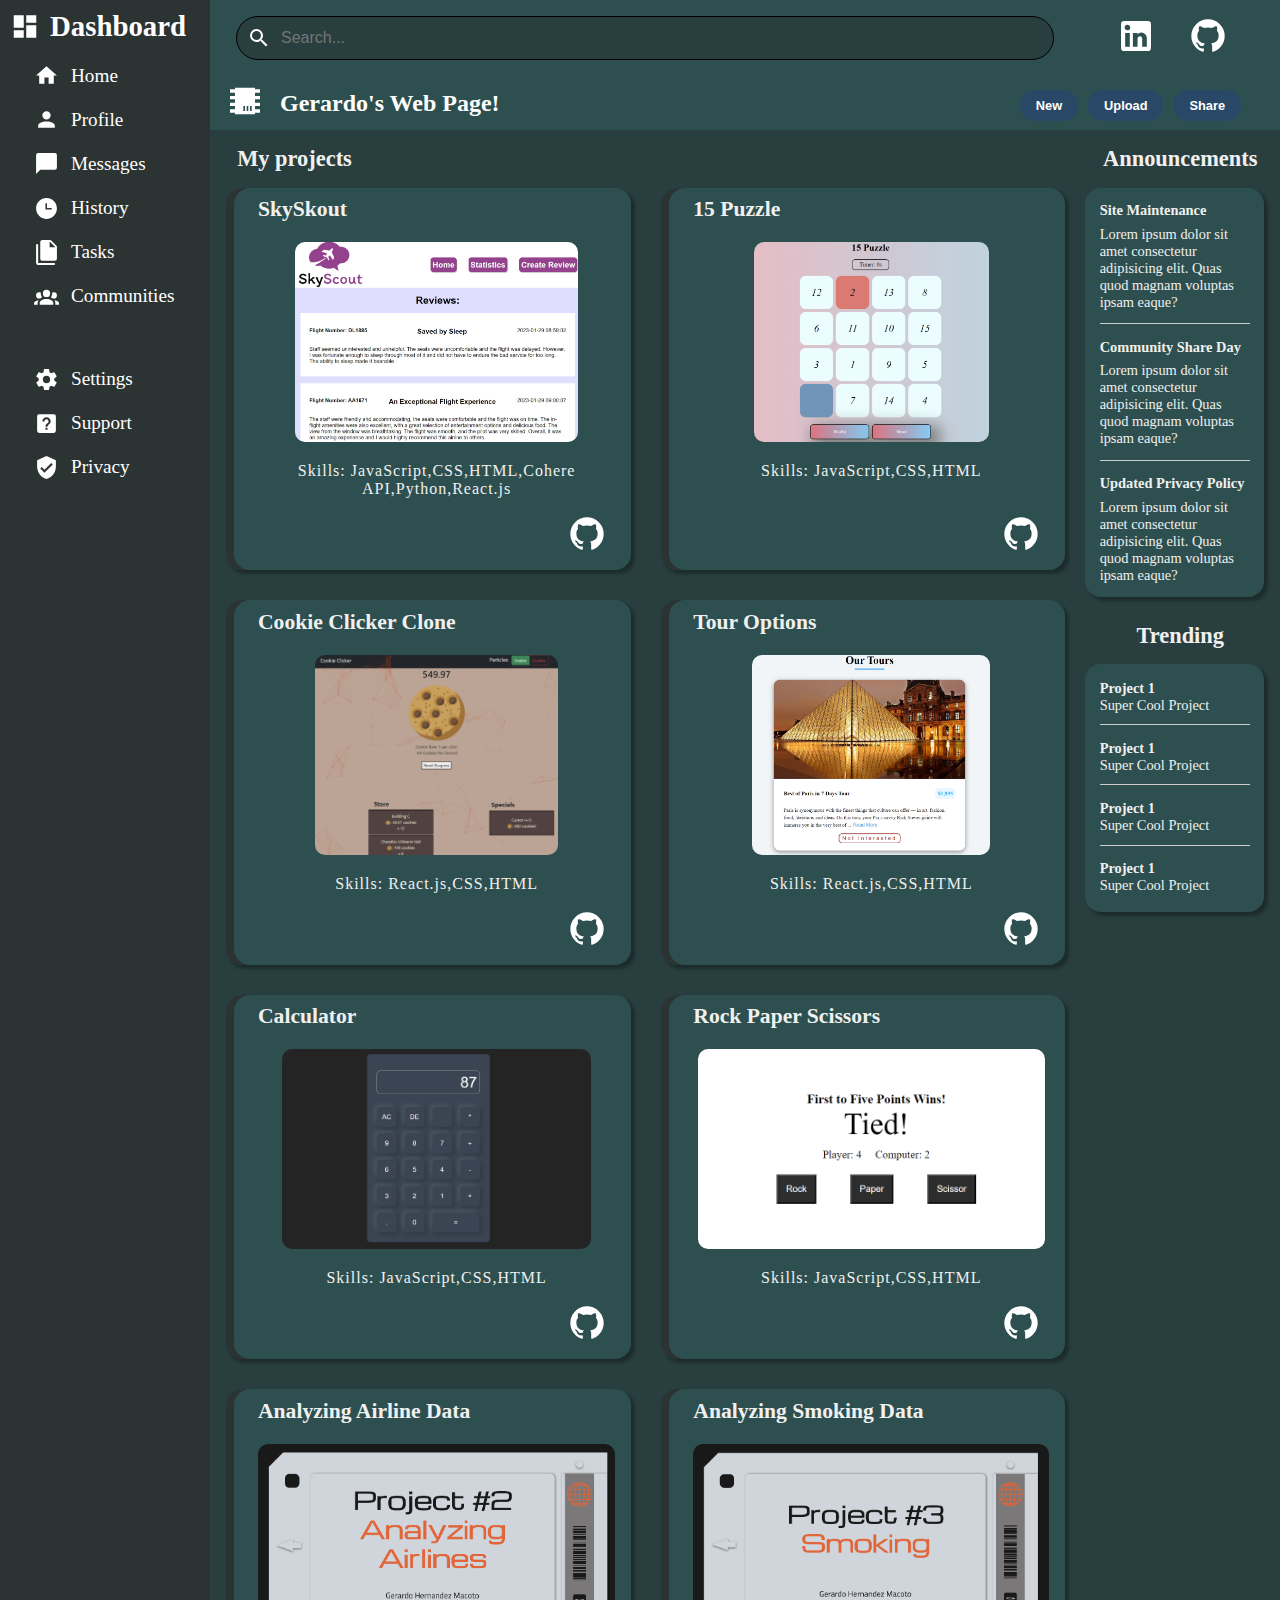
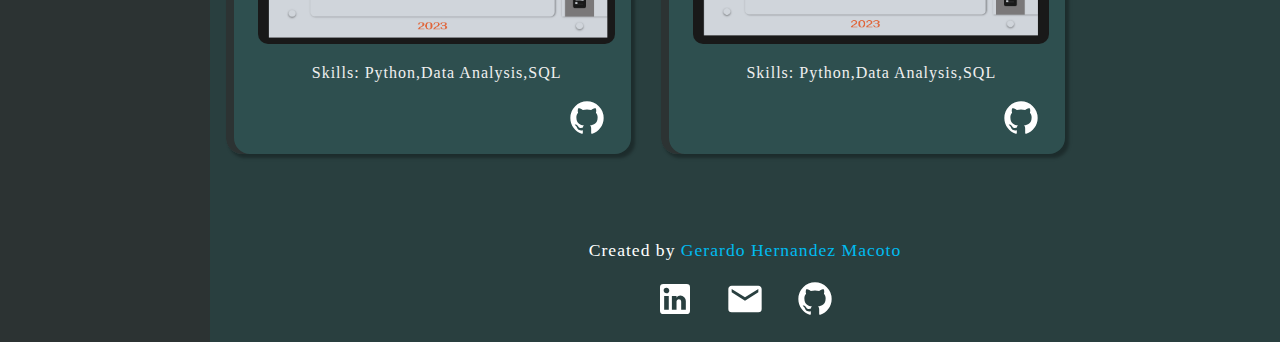
==== index.html @ 26e57c1e "new project items, fixed layout when minimized" ====
<!DOCTYPE html>
<html lang="en">

<head>
    <meta charset="UTF-8" />
    <meta name="viewport" content="width=device-width, initial-scale=1.0" />
    <title>GHM Web Page</title>
    <link rel="stylesheet" href="style.css" />
</head>

<body>
    <div class="container">
        <!-- grid-item -->
        <aside class="navbar">
            <div class="title" id="logo-container">
                <!-- bx-burst -->
                <!-- <i class='bx bx-menu'></i> -->
                <!-- <img id="dashboard-logo" class="svg-image" src="./images/view-dashboard.svg" alt="" /> -->
                <svg xmlns="http://www.w3.org/2000/svg" class="svg-image" viewBox="0 0 24 24">
                    <path d="M13,3V9H21V3M13,21H21V11H13M3,21H11V15H3M3,13H11V3H3V13Z" />
                </svg>

                <h2>Dashboard</h2>
            </div>
            <div class="main-links">
                <ul class="box1">
                    <li class="content-links">
                        <a href="#">
                            <!-- <img class="svg-image" src="./images/home.svg" alt="" /> -->
                            <svg xmlns="http://www.w3.org/2000/svg" class="svg-image" viewBox="0 0 24 24"
                                class="svg-img">
                                <path d="M10,20V14H14V20H19V12H22L12,3L2,12H5V20H10Z" />
                            </svg>
                            <span class="text">Home</span>
                        </a>
                    </li>
                    <li class="content-links">
                        <a href="#">
                            <!-- <img class="svg-image" src="./images/account.svg" alt="" /> -->
                            <svg xmlns="http://www.w3.org/2000/svg" class="svg-image" viewBox="0 0 24 24">
                                <path
                                    d="M12,4A4,4 0 0,1 16,8A4,4 0 0,1 12,12A4,4 0 0,1 8,8A4,4 0 0,1 12,4M12,14C16.42,14 20,15.79 20,18V20H4V18C4,15.79 7.58,14 12,14Z" />
                            </svg>
                            <span class="text">Profile</span>
                        </a>
                    </li>
                    <li class="content-links">
                        <a href="#">
                            <!-- <img class="svg-image" src="./images/message.svg" alt="" /> -->
                            <svg xmlns="http://www.w3.org/2000/svg" class="svg-image" viewBox="0 0 24 24">
                                <path d="M20,2H4A2,2 0 0,0 2,4V22L6,18H20A2,2 0 0,0 22,16V4C22,2.89 21.1,2 20,2Z" />
                            </svg>
                            <span class="text">Messages</span>
                        </a>
                    </li>
                    <li class="content-links">
                        <a href="#">
                            <!-- <img class="svg-image" src="./images/clock-time-three.svg" alt="" /> -->
                            <svg xmlns="http://www.w3.org/2000/svg" class="svg-image" viewBox="0 0 24 24">
                                <path
                                    d="M12 2C6.5 2 2 6.5 2 12C2 17.5 6.5 22 12 22C17.5 22 22 17.5 22 12S17.5 2 12 2M17 13H11V7H12.5V11.5H17V13Z" />
                            </svg>
                            <span class="text">History</span>
                        </a>
                    </li>
                    <li class="content-links">
                        <a href="#">
                            <!-- <img class="svg-image" src="./images/file-multiple.svg" alt="" /> -->
                            <svg xmlns="http://www.w3.org/2000/svg" class="svg-image" viewBox="0 0 24 24">
                                <path
                                    d="M15,7H20.5L15,1.5V7M8,0H16L22,6V18A2,2 0 0,1 20,20H8C6.89,20 6,19.1 6,18V2A2,2 0 0,1 8,0M4,4V22H20V24H4A2,2 0 0,1 2,22V4H4Z" />
                            </svg>
                            <span class="text">Tasks</span>
                        </a>
                    </li>
                    <li class="content-links">
                        <a href="#">
                            <!-- <img class="svg-image" src="./images/account-group.svg" alt="" /> -->
                            <svg xmlns="http://www.w3.org/2000/svg" class="svg-image" viewBox="0 0 24 24 ">
                                <path
                                    d="M12,5.5A3.5,3.5 0 0,1 15.5,9A3.5,3.5 0 0,1 12,12.5A3.5,3.5 0 0,1 8.5,9A3.5,3.5 0 0,1 12,5.5M5,8C5.56,8 6.08,8.15 6.53,8.42C6.38,9.85 6.8,11.27 7.66,12.38C7.16,13.34 6.16,14 5,14A3,3 0 0,1 2,11A3,3 0 0,1 5,8M19,8A3,3 0 0,1 22,11A3,3 0 0,1 19,14C17.84,14 16.84,13.34 16.34,12.38C17.2,11.27 17.62,9.85 17.47,8.42C17.92,8.15 18.44,8 19,8M5.5,18.25C5.5,16.18 8.41,14.5 12,14.5C15.59,14.5 18.5,16.18 18.5,18.25V20H5.5V18.25M0,20V18.5C0,17.11 1.89,15.94 4.45,15.6C3.86,16.28 3.5,17.22 3.5,18.25V20H0M24,20H20.5V18.25C20.5,17.22 20.14,16.28 19.55,15.6C22.11,15.94 24,17.11 24,18.5V20Z" />
                            </svg>
                            <span class="text">Communities</span>
                        </a>
                    </li>
                    <!-- <li class="support"><a href="#"><img class="side-img" src="./images/cog.svg" alt=""> Settings</a>
                    </li>
                    <li class="support"><a href="#"><img class="side-img" src="./images/icons8-support-50.png" alt="">
                            Support</a></li>
                    <li class="support"><a href="#"><img class="side-img" src="./images/shield-check.svg"> Privacy</a>
                    </li> -->
                </ul>
            </div>
            <div class="support-links">
                <ul>
                    <li class="support">
                        <a href="#">
                            <!-- <img class="svg-image" src="./images/cog.svg" alt="" /> -->
                            <svg xmlns="http://www.w3.org/2000/svg" class="svg-image" viewBox="0 0 24 24">
                                <path
                                    d="M12,15.5A3.5,3.5 0 0,1 8.5,12A3.5,3.5 0 0,1 12,8.5A3.5,3.5 0 0,1 15.5,12A3.5,3.5 0 0,1 12,15.5M19.43,12.97C19.47,12.65 19.5,12.33 19.5,12C19.5,11.67 19.47,11.34 19.43,11L21.54,9.37C21.73,9.22 21.78,8.95 21.66,8.73L19.66,5.27C19.54,5.05 19.27,4.96 19.05,5.05L16.56,6.05C16.04,5.66 15.5,5.32 14.87,5.07L14.5,2.42C14.46,2.18 14.25,2 14,2H10C9.75,2 9.54,2.18 9.5,2.42L9.13,5.07C8.5,5.32 7.96,5.66 7.44,6.05L4.95,5.05C4.73,4.96 4.46,5.05 4.34,5.27L2.34,8.73C2.21,8.95 2.27,9.22 2.46,9.37L4.57,11C4.53,11.34 4.5,11.67 4.5,12C4.5,12.33 4.53,12.65 4.57,12.97L2.46,14.63C2.27,14.78 2.21,15.05 2.34,15.27L4.34,18.73C4.46,18.95 4.73,19.03 4.95,18.95L7.44,17.94C7.96,18.34 8.5,18.68 9.13,18.93L9.5,21.58C9.54,21.82 9.75,22 10,22H14C14.25,22 14.46,21.82 14.5,21.58L14.87,18.93C15.5,18.67 16.04,18.34 16.56,17.94L19.05,18.95C19.27,19.03 19.54,18.95 19.66,18.73L21.66,15.27C21.78,15.05 21.73,14.78 21.54,14.63L19.43,12.97Z" />
                            </svg>
                            <span class="text">Settings</span>
                        </a>
                    </li>
                    <li class="support">
                        <a href="#">
                            <!-- <img class="svg-image" src="./images/icons8-support-50.png" alt="" /> -->
                            <svg xmlns="http://www.w3.org/2000/svg" class="svg-image" viewBox="0 0 24 24">
                                <path
                                    d="M11,18H13V16H11V18M12,6A4,4 0 0,0 8,10H10A2,2 0 0,1 12,8A2,2 0 0,1 14,10C14,12 11,11.75 11,15H13C13,12.75 16,12.5 16,10A4,4 0 0,0 12,6M5,3H19A2,2 0 0,1 21,5V19A2,2 0 0,1 19,21H5A2,2 0 0,1 3,19V5A2,2 0 0,1 5,3Z" />
                            </svg>
                            <span class="text"> Support </span>
                        </a>
                    </li>
                    <li class="support">
                        <a href="#">
                            <!-- <img class="svg-image" src="./images/shield-check.svg" /> -->
                            <svg xmlns="http://www.w3.org/2000/svg" class="svg-image" viewBox="0 0 24 24">
                                <path
                                    d="M10,17L6,13L7.41,11.59L10,14.17L16.59,7.58L18,9M12,1L3,5V11C3,16.55 6.84,21.74 12,23C17.16,21.74 21,16.55 21,11V5L12,1Z" />
                            </svg>
                            <span class="text">Privacy</span>
                        </a>
                    </li>
                </ul>
            </div>
        </aside>
        <!-- grid-item -->
        <header class="header-container ">
            <div class="bar-container">
                <!-- search bar -->
                <form class="search-form">
                    <label for="search" class="icon-search">

                        <svg xmlns="http://www.w3.org/2000/svg" class="svg-image" viewBox="0 0 24 24">
                            <path
                                d="M9.5,3A6.5,6.5 0 0,1 16,9.5C16,11.11 15.41,12.59 14.44,13.73L14.71,14H15.5L20.5,19L19,20.5L14,15.5V14.71L13.73,14.44C12.59,15.41 11.11,16 9.5,16A6.5,6.5 0 0,1 3,9.5A6.5,6.5 0 0,1 9.5,3M9.5,5C7,5 5,7 5,9.5C5,12 7,14 9.5,14C12,14 14,12 14,9.5C14,7 12,5 9.5,5Z" />
                        </svg>
                    </label>
                    <input list="categories" type="search" name="search" id="search" class="search-bar"
                        placeholder="Search..." />
                    <datalist id="categories">
                        <option value="Home">Home</option>
                        <option value="Profile">Profile</option>
                        <option value="Messages">Messages</option>
                        <option value="History">History</option>
                        <option value="Tasks">Tasks</option>
                        <option value="Communities">Communities</option>
                        <option value="Settings">Settings</option>
                        <option value="Support">Support</option>
                        <option value="Privacy">Privacy</option>
                    </datalist>
                </form>
            </div>

            <div class="right-side-header">
                <!-- bell icon -->
                <div>

                    <a href="https://www.linkedin.com/in/gerardo-hernandez-macoto-129364176/" target="_blank"
                        rel="noopener noreferrer">
                        <svg class="svg-image icon-bell" xmlns="http://www.w3.org/2000/svg" viewBox="0 0 24 24">
                            <path
                                d="M19 3A2 2 0 0 1 21 5V19A2 2 0 0 1 19 21H5A2 2 0 0 1 3 19V5A2 2 0 0 1 5 3H19M18.5 18.5V13.2A3.26 3.26 0 0 0 15.24 9.94C14.39 9.94 13.4 10.46 12.92 11.24V10.13H10.13V18.5H12.92V13.57C12.92 12.8 13.54 12.17 14.31 12.17A1.4 1.4 0 0 1 15.71 13.57V18.5H18.5M6.88 8.56A1.68 1.68 0 0 0 8.56 6.88C8.56 5.95 7.81 5.19 6.88 5.19A1.69 1.69 0 0 0 5.19 6.88C5.19 7.81 5.95 8.56 6.88 8.56M8.27 18.5V10.13H5.5V18.5H8.27Z" />
                        </svg>
                    </a>
                </div>
                <!-- pfp -->

                <div>
                    <a href="https://github.com/gerardoh085" target="_blank" rel="noopener noreferrer">
                        <svg class="svg-image icon-bell" xmlns="http://www.w3.org/2000/svg" viewBox="0 0 24 24">
                            <path
                                d="M12,2A10,10 0 0,0 2,12C2,16.42 4.87,20.17 8.84,21.5C9.34,21.58 9.5,21.27 9.5,21C9.5,20.77 9.5,20.14 9.5,19.31C6.73,19.91 6.14,17.97 6.14,17.97C5.68,16.81 5.03,16.5 5.03,16.5C4.12,15.88 5.1,15.9 5.1,15.9C6.1,15.97 6.63,16.93 6.63,16.93C7.5,18.45 8.97,18 9.54,17.76C9.63,17.11 9.89,16.67 10.17,16.42C7.95,16.17 5.62,15.31 5.62,11.5C5.62,10.39 6,9.5 6.65,8.79C6.55,8.54 6.2,7.5 6.75,6.15C6.75,6.15 7.59,5.88 9.5,7.17C10.29,6.95 11.15,6.84 12,6.84C12.85,6.84 13.71,6.95 14.5,7.17C16.41,5.88 17.25,6.15 17.25,6.15C17.8,7.5 17.45,8.54 17.35,8.79C18,9.5 18.38,10.39 18.38,11.5C18.38,15.32 16.04,16.16 13.81,16.41C14.17,16.72 14.5,17.33 14.5,18.26C14.5,19.6 14.5,20.68 14.5,21C14.5,21.27 14.66,21.59 15.17,21.5C19.14,20.16 22,16.42 22,12A10,10 0 0,0 12,2Z" />
                        </svg>
                    </a>
                </div>
            </div>
        </header>
        <div class="user-container ">
            <!-- pfp -->
            <div class="user-header">

                <svg class="svg-image icon-bell" xmlns="http://www.w3.org/2000/svg" viewBox="0 0 24 24">
                    <path
                        d="M6,4H18V5H21V7H18V9H21V11H18V13H21V15H18V17H21V19H18V20H6V19H3V17H6V15H3V13H6V11H3V9H6V7H3V5H6V4M11,15V18H12V15H11M13,15V18H14V15H13M15,15V18H16V15H15Z" />
                </svg>
            </div>
            <div class="user">

                <div class="username">Gerardo's Web Page!</div>
            </div>
            <div class="btn-list">
                <button class="btn">New</button>
                <button class="btn">Upload</button>
                <button class="btn">Share</button>
            </div>
        </div>
        <!-- grid-item -->
        <div class="main-content ">

            <div class="project-container">
                <div>
                    <h3>My projects</h3>
                </div>
                <div class="project-boxes">
                    <!-- <div class="project-items">
                        <h4>Super Cool Project</h4>
                        <div class="image-container">
                            <div class="display-image">
                                <img class="project-images" src="./images/pexels-asim-alnamat-362993.jpg" alt="">
                            </div>

                            <p>
                                Lorem, ipsum dolor sit amet consectetur adipisicing elit.
                                Quibusdam earum recusandae quam sit, praesentium molestias
                                laudantium laboriosam molestiae odit inventore reprehenderit
                                maiores architecto eaque magni, iusto error beatae sint nulla!
                            </p>
                            <div class="github-link">
                                <a href="https://github.com/gerardoh085" target="_blank" rel="noopener noreferrer">
                                    <svg class="svg-image icon-bell" xmlns="http://www.w3.org/2000/svg"
                                        viewBox="0 0 24 24">
                                        <path
                                            d="M12,2A10,10 0 0,0 2,12C2,16.42 4.87,20.17 8.84,21.5C9.34,21.58 9.5,21.27 9.5,21C9.5,20.77 9.5,20.14 9.5,19.31C6.73,19.91 6.14,17.97 6.14,17.97C5.68,16.81 5.03,16.5 5.03,16.5C4.12,15.88 5.1,15.9 5.1,15.9C6.1,15.97 6.63,16.93 6.63,16.93C7.5,18.45 8.97,18 9.54,17.76C9.63,17.11 9.89,16.67 10.17,16.42C7.95,16.17 5.62,15.31 5.62,11.5C5.62,10.39 6,9.5 6.65,8.79C6.55,8.54 6.2,7.5 6.75,6.15C6.75,6.15 7.59,5.88 9.5,7.17C10.29,6.95 11.15,6.84 12,6.84C12.85,6.84 13.71,6.95 14.5,7.17C16.41,5.88 17.25,6.15 17.25,6.15C17.8,7.5 17.45,8.54 17.35,8.79C18,9.5 18.38,10.39 18.38,11.5C18.38,15.32 16.04,16.16 13.81,16.41C14.17,16.72 14.5,17.33 14.5,18.26C14.5,19.6 14.5,20.68 14.5,21C14.5,21.27 14.66,21.59 15.17,21.5C19.14,20.16 22,16.42 22,12A10,10 0 0,0 12,2Z" />
                                    </svg>
                                </a>
                            </div>
                        </div>
                    </div> -->

                </div>
            </div>
            <!-- side content -->

            <div class="updates">
                <!-- container -->
                <div class="update-container">

                    <div>
                        <h3>Announcements</h3>
                    </div>
                    <!-- boxes -->
                    <div class="announcements-boxes">

                        <div class="update-items">
                            <h4>Site Maintenance</h4>
                            <p>
                                Lorem ipsum dolor sit amet consectetur adipisicing elit. Quas
                                quod magnam voluptas ipsam eaque?
                            </p>
                        </div>
                        <div class="update-items">
                            <h4>Community Share Day</h4>
                            <p>
                                Lorem ipsum dolor sit amet consectetur adipisicing elit. Quas
                                quod magnam voluptas ipsam eaque?
                            </p>
                        </div>
                        <div class="update-items">
                            <h4>Updated Privacy Policy</h4>
                            <p>
                                Lorem ipsum dolor sit amet consectetur adipisicing elit. Quas
                                quod magnam voluptas ipsam eaque?
                            </p>
                        </div>
                    </div>
                </div>
                <div class="trending-container">
                    <div>
                        <h3>Trending</h3>
                    </div>
                    <div class="trending-boxes">
                        <div class="trending-items">
                            <div>
                                <h4>Project 1</h4>

                                <!-- <img src="./images/diego-ph-fIq0tET6llw-unsplash.jpg" style="
                                    object-fit: cover;
                                    border-radius: 50%;
                                    width: 25px;
                                    height: 25px;
                                " alt="" /> -->
                            </div>

                            <p>Super Cool Project</p>
                        </div>
                        <div class="trending-items">
                            <div>
                                <h4>Project 1</h4>
                            </div>

                            <p>Super Cool Project</p>
                        </div>
                        <div class="trending-items">
                            <div>
                                <h4>Project 1</h4>
                            </div>

                            <p>Super Cool Project</p>
                        </div>
                        <div class="trending-items">
                            <div>
                                <h4>Project 1</h4>
                            </div>

                            <p>Super Cool Project</p>
                        </div>
                    </div>
                </div>
            </div>

        </div>
        <div class="footer">

            <!-- <div class="info"> -->
            <div id="arthor">
                Created by <a href="#">Gerardo Hernandez Macoto</a>
            </div>
            <div class="networks">
                <ul>
                    <li>
                        <svg class="svg-image icon-bell" xmlns="http://www.w3.org/2000/svg" viewBox="0 0 24 24">
                            <path
                                d="M19 3A2 2 0 0 1 21 5V19A2 2 0 0 1 19 21H5A2 2 0 0 1 3 19V5A2 2 0 0 1 5 3H19M18.5 18.5V13.2A3.26 3.26 0 0 0 15.24 9.94C14.39 9.94 13.4 10.46 12.92 11.24V10.13H10.13V18.5H12.92V13.57C12.92 12.8 13.54 12.17 14.31 12.17A1.4 1.4 0 0 1 15.71 13.57V18.5H18.5M6.88 8.56A1.68 1.68 0 0 0 8.56 6.88C8.56 5.95 7.81 5.19 6.88 5.19A1.69 1.69 0 0 0 5.19 6.88C5.19 7.81 5.95 8.56 6.88 8.56M8.27 18.5V10.13H5.5V18.5H8.27Z" />
                        </svg>
                    </li>
                    <li>
                        <svg class="svg-image icon-bell" xmlns="http://www.w3.org/2000/svg" viewBox="0 0 24 24">
                            <path
                                d="M20,8L12,13L4,8V6L12,11L20,6M20,4H4C2.89,4 2,4.89 2,6V18A2,2 0 0,0 4,20H20A2,2 0 0,0 22,18V6C22,4.89 21.1,4 20,4Z" />
                        </svg>
                    </li>
                    <li>
                        <svg class="svg-image icon-bell" xmlns="http://www.w3.org/2000/svg" viewBox="0 0 24 24">
                            <path
                                d="M12,2A10,10 0 0,0 2,12C2,16.42 4.87,20.17 8.84,21.5C9.34,21.58 9.5,21.27 9.5,21C9.5,20.77 9.5,20.14 9.5,19.31C6.73,19.91 6.14,17.97 6.14,17.97C5.68,16.81 5.03,16.5 5.03,16.5C4.12,15.88 5.1,15.9 5.1,15.9C6.1,15.97 6.63,16.93 6.63,16.93C7.5,18.45 8.97,18 9.54,17.76C9.63,17.11 9.89,16.67 10.17,16.42C7.95,16.17 5.62,15.31 5.62,11.5C5.62,10.39 6,9.5 6.65,8.79C6.55,8.54 6.2,7.5 6.75,6.15C6.75,6.15 7.59,5.88 9.5,7.17C10.29,6.95 11.15,6.84 12,6.84C12.85,6.84 13.71,6.95 14.5,7.17C16.41,5.88 17.25,6.15 17.25,6.15C17.8,7.5 17.45,8.54 17.35,8.79C18,9.5 18.38,10.39 18.38,11.5C18.38,15.32 16.04,16.16 13.81,16.41C14.17,16.72 14.5,17.33 14.5,18.26C14.5,19.6 14.5,20.68 14.5,21C14.5,21.27 14.66,21.59 15.17,21.5C19.14,20.16 22,16.42 22,12A10,10 0 0,0 12,2Z" />
                        </svg>
                    </li>
                </ul>
            </div>
            <!-- </div> -->

        </div>

    </div>

    <script>

        /*for minimizing the dashboard menu:*/
        var btn = document.getElementById("logo-container");
        var sidebar = document.querySelector(".navbar");
        btn.addEventListener("click", () => {
            sidebar.classList.toggle("active");
        });

        /*for a responsive navbar/dashboard when minimizing browser:*/
        window.addEventListener("resize", () => {
            if (window.innerWidth <= 800) {
                sidebar.classList.add("active");
            } else {
                sidebar.classList.remove("active");
            }
        });

        var searchBar = document.getElementById("search");
        var searchSVG = document.querySelector(".icon-search");

        searchSVG.addEventListener("click", (events) => {
            events.preventDefault();
            var searchText = searchBar.value.trim();
            var url = "index.html";
            if (searchText) {
                url += "?search=" + encodeURIComponent(searchText);
            }
            window.location.href = url;



        });

    </script>
    <script src="./Display-Projects.js" type="module"></script>
</body>

</html>
---- style.css ----
:root{
    --light-blue: #84C3D9;
    --nav-color: #2C3333;
    --light-green: #293F3F;

    --filled-green: #2E4F4F;

    --filled-white: #fff;

}

*{
    margin: 0;
    padding: 0;
    box-sizing: border-box;
}

.container{
    min-height: 100vh;
    min-height: 100dvh;

    /* 4 grid items */

    display: grid;
    grid-template-columns: auto 2fr;
    /* grid-template-rows: repeat(5,1fr); */
    grid-template-rows: min-content min-content 1fr ;
    
}



.navbar{
    min-height: 100vh;
    min-height: 100dvh;
    
    grid-column: span 1;
    grid-row: span 4;
    transition: width 0.3s ease-in-out;
    -webkit-transition: width 0.3s ease-in-out;
    -moz-transition: width 0.3s ease-in-out;
    -ms-transition: width 0.3s ease-in-out;
    -o-transition: width 0.3s ease-in-out;
    /* background-color: #294867; */
    background-color: var(--nav-color);
    /* color: #EDEFF2; */
}






.header-container,
.user-container,
.main-content {
    grid-column: 2/2;
}



/* navbar container section: */

.navbar{
    display: flex;
    flex-direction: column;
    padding: 10px;
    font-size: 1.2rem;
    width: 210px;
}

.navbar .title{
    display:flex;
    /*flex-wrap: nowrap;
    */margin-bottom: 20px;
    transition: all 0.5s ease;
    -webkit-transition: all 0.5s ease;
    -moz-transition: all 0.5s ease;
    -ms-transition: all 0.5s ease;
    -o-transition: all 0.5s ease;
}

.navbar .grid-item .active{
    grid-template-columns: auto;
}

.navbar .title svg, .navbar .title h2{
    cursor: pointer;
    margin-right: 10px;
    width: 30px;
}

.navbar.active .title svg{
    margin-right: 0px;
}

.navbar .main-links a, .navbar .support-links .support a{
    display: block;
    width: 100%;
    padding: 0 0 0.5em 1.25em;
}
.navbar .main-links li, .navbar .support-links li.support{
    display: flex;
    margin-bottom: 0.5em;
    align-items: center;
    list-style: none;
}


.navbar .support-links .support{
    margin-bottom: 15px;
}

.navbar .main-links svg,.navbar .support-links li.support svg{
    /* align-items: center; */
    width: 25px;
    margin-right: 12px;
}

.navbar.active .main-links svg,.navbar.active .support-links li.support svg{
    margin-right: 0px;
}

.support-links{
    margin-top: 2em;
}

.content-links, .support{
    font-size: 1.2rem;
}
.navbar .content-links a,.navbar .support-links li.support a{
    display: flex;
    align-items: center;
}


.svg-image{
    fill: var(--filled-white);
}

.navbar .title,.content-links a, .support-links li.support a{
    text-decoration: none;
    color: white;
    /* color: #EDEFF2; */
    /* color: var(--light-gray) !important; */
    transition: all 0.1s linear;
    -webkit-transition: all 0.1s linear;
    -moz-transition: all 0.1s linear;
    -ms-transition: all 0.1s linear;
    -o-transition: all 0.1s linear;
}

.navbar .title:hover,.content-links a:hover, .support-links .support:hover a, 
.content-links svg:hover, .support-links li.support:hover svg, .navbar .title:hover, .icon-bell:hover{
    text-shadow: 2px 2px 4px #303030;
    filter: drop-shadow(2px 2px 4px rgba(255, 255, 255, 0.4));
    transform: scale(1.04);
    -webkit-transform: scale(1.04);
    -moz-transform: scale(1.04);
    -ms-transform: scale(1.04);
    -o-transform: scale(1.04);
    -webkit-filter: drop-shadow(2px 2px 4px rgba(255, 255, 255, 0.4));
}




.navbar.active{
    width: 60px;
}
.navbar.active .title h2{
    opacity: 0;
    display: none;
}
.navbar.active{
    display: flex;
    /* align-items: center; */
}
.navbar.active .text{
    display:none;
}
.navbar.active {
    display: flex;
    align-items: center;
}
.navbar.active .main-links svg, .navbar.active .support-links li.support svg{
    width: 1.5em;
    /* margin-left: -20px; */
}
.navbar.active .main-links a, .navbar.active .support-links .support a{
    padding: 0;
}



/* header container section: */
   

.header-container{

    display: flex;
    
    flex-wrap: wrap;
    
    
    background-color: var(--filled-green);
    
}

.bar-container{
    flex:0.97;
    display: flex;
    align-items: center;
    margin-right: 30px;
    border-radius: 25px;
    -webkit-border-radius: 25px;
    -moz-border-radius: 25px;
    -ms-border-radius: 25px;
    -o-border-radius: 25px;

}
.bar-container, .right-side-header{
    padding: 1em;
}

.search-form{
    
    border: 1px solid black;
    background-color: #293F3F;
    margin-left: 10px;
    padding: 5px 20px 5px 10px;
    border-radius: 25px;
    
    display: flex;
    align-items: center;
    flex: 1;
    
    -webkit-border-radius: 25px;
    -moz-border-radius: 25px;
    -ms-border-radius: 25px;
    -o-border-radius: 25px;
}
.icon-search{
    display: flex;
    width:1.5rem;

    cursor: pointer;
}

.search-bar{
    background-color: #293F3F;
    color: #fff;
    border: none;
    flex: 1;
    border-radius: 15px;
    font-size: 1em;
    height: 2em;
    
    padding: 2px 5px 2px 10px;
    -webkit-border-radius: 15px;
    -moz-border-radius: 15px;
    -ms-border-radius: 15px;
    -o-border-radius: 15px;
    -webkit-border-radius: 15px;
}

.search-bar:focus{
    outline: none ;
    border: 1px var(--light-blue) dotted !important;
}


.right-side-header{
    display: flex;
    align-items: center;
    
    gap:2rem;
    margin-right: 10px;
    color: white;
}
.right-side-header~div{
    display: flex;
    justify-content: space-evenly;
    align-items: center;
}

.icon-bell{
    width: 2.5rem;
    cursor: pointer;
    transform-origin:center;
    transition: transform 0.3s;
    -webkit-transition: transform 0.3s;
    -moz-transition: transform 0.3s;
    -ms-transition: transform 0.3s;
    -o-transition: transform 0.3s;
}

.icon-bell:hover{
    transform: rotate(360deg) scale(1.2);
    -webkit-transform: rotate(360deg) scale(1.2);
    -moz-transform: rotate(360deg) scale(1.2);
    -ms-transform: rotate(360deg) scale(1.2);
    -o-transform: rotate(360deg) scale(1.2);
    fill: #00bbf0;
}

.user-container{
    display: flex;
    flex-wrap: wrap;
    align-items: center;
    padding-bottom: 5px;
    padding-top: 5px;
    background-color: var(--filled-green);
    color: #fff;
}
.user-header{
    margin-right: 15px;
    margin-left: 15px;
}
.user{
    flex: 0.95;
}

.user .username{
    font-weight: 700;
    font-size: 1.5rem;
}

.btn-list{
    display: flex;
    flex-wrap: wrap;
    gap:10px;
}

.btn-list .btn{
    border: none;
    background-color: #294867;
    color: #ffffff;
    flex: 0 0 auto;
    margin-top: 5px;

    font-size: 0.8rem;
    font-weight: 600;
    
    padding: 8px 16px 8px 16px;
    border-radius: 15px;
    -webkit-border-radius: 15px;
    -moz-border-radius: 15px;
    -ms-border-radius: 15px;
    -o-border-radius: 15px;
    transition: background-color 0.8s ease;
    -webkit-transition: background-color 0.8s ease;
    -moz-transition: background-color 0.8s ease;
    -ms-transition: background-color 0.8s ease;
    -o-transition: background-color 0.8s ease;
    cursor: pointer;
}

.btn-list .btn:hover{
    background-color: #00bbf0;
    color: #fff;
}

.header-img{
    object-fit: cover;
    border-radius:50%;
    width:35px;
    height:35px;
    -webkit-border-radius:50%;
    -moz-border-radius:50%;
    -ms-border-radius:50%;
    -o-border-radius:50%;
}


/* main content */


.main-content{
    display: grid;
    grid-template-columns: 3fr 1fr;
    gap: 20px;
    background-color: var(--light-green);
    color: #f0f0f0;
    padding: 1em;

}



@media (max-width: 700px) {
    .header-container{
        /* display: flex;
        padding: 20px; */
        /* display: grid; */
        /* padding-left: 1em; */
        /* gap: 10px; */
        display: flex;
        justify-content: center;
        align-items: center;
    }
    .bar-container{
        /* display: flex; */
        /* justify-content: center;
        justify-content: center; */
        /* padding: 0.5em 0 1em 1em; */
        /* display: flex;
        justify-content: center;
        align-items: center; */
        
        /* flex-direction: column; */
        /* border: 3px dotted white; */
    }
    
    .right-side-header{
        padding-top: 10px;
        justify-content: center;
        align-items: center;
        flex-wrap: wrap;
    }

    .user-container{
        display: flex;
        flex-direction: column;
        justify-content: center;
        align-items: center;
        gap: 20px;
    }
    .user{
        display: flex;
        flex-direction: column;
        /* align-items: center; */
        text-align: center;
    }
    .btn-list{
        margin-bottom: 10px;
    }

}

.main-content :is(h3){
    padding-bottom: 0.7em;
    padding-left: 0.5em;
    font-size: 1.4rem;
}




.project-boxes{
    display: grid;
    grid-template-columns: repeat(2, 1fr);
    gap: 30px;
}
.project-items p{
    letter-spacing: 1px;
}

.project-items{
    position: relative;

    padding-left: 0.5em;
    /* text-align: center; */
    background-color: var(--filled-green);

    border-radius: 1em;
    -webkit-border-radius: 1em;
    -moz-border-radius: 1em;
    -ms-border-radius: 1em;
    -o-border-radius: 1em;

    box-shadow: inset 0.5em 0 0 var(--nav-color), 0.2em 0.2em 0.2em rgba(0,0,0,0.3);
    
    display: flex;
    flex-direction: column;
    /* justify-content: stretch;
    align-items: stretch; */
    
    padding: 0.6em 1em 1em 2em;

    transition: all 0.5s ease;
    -webkit-transition: all 0.5s ease;
    -moz-transition: all 0.5s ease;
    -ms-transition: all 0.5s ease;
    -o-transition: all 0.5s ease;
}
.project-items:hover{
    box-shadow: 2px 2px 4px rgba(0, 0, 0, 1);
    box-shadow: inset 0.5em 0 0 var(--nav-color), 0.2em 0.2em 0.2em rgba(0,0,0,0.3);
    transform: scale(1.02);
    -webkit-transform: scale(1.02);
    -moz-transform: scale(1.02);
    -ms-transform: scale(1.02);
    -o-transform: scale(1.02);
}
/* .project-images{
    width: 40px;
    object-fit:contain;
    height: auto ; */

    /* max-width: 600px; */
/* } */

.github-link{
    position: absolute;
    bottom: 0.75em;
    right: 0.75em;
    margin-top: 0.75em;
    margin-right: 0.75em;
    text-align: end;
    /* justify-content: flex-end; */
    /* padding: 1em 0 0em 0; */
}

.image-container{
    display: flex;
    flex-direction: column;
    /* text-align: center; */
    /* display: flex;
    justify-content: center;
    align-items: center;
    flex-direction: column; */
}
.image-container p{
    /* width: 50ch; */
    text-align: center;
    margin-bottom: 3.5em;
}
/* .image-container a{
    justify-content: flex-start;
} */

.display-image{
    text-align: center;
}

.project-images{
    margin-top: 20px;
    /* max-width: 100%;
    height: auto; */
    width: 250x;
    height: 200px;
    
    object-fit:fill;
    /* object-fit: contain; */
    /*max-height: 100%;
    *//*padding-right: 10px;
    */border-radius: 10px;
    margin-bottom: 1em;
    -webkit-border-radius: 10px;
    -moz-border-radius: 10px;
    -ms-border-radius: 10px;
    -o-border-radius: 10px;
}

.project-items h4{
    font-size: 1.35rem;
}



.project-container h3, .update-container h3 {
    /* padding: 0.5em 0.5em 0.5em 0; */
}

.project-items{
    /* height: 325px; */
}

@media screen and (max-width: 850px){
    .main-content{
        grid-template-columns: 1fr;
        /* display: flex;
        flex-direction: column; */
        /* width: 50%; */
    }
    
    .project-boxes{
        grid-template-columns: 1fr;
        margin-top: 0.6em;
    }
    .project-container h3{
        text-align: center;
    }
    /* .project-boxes{

    } */
    
    /* .project-images{
        width: 100%;
        height: auto;
        object-fit: cover;
    } */
    
}


.trending-container{
    padding-top: 1em;
    display: flex;
    /* justify-content: center; */
    flex-direction: column;
    /* padding-bottom: ; */
    /* margin-bottom: 30px; */
}
.trending-boxes{
    border-radius: 1em;
    -webkit-border-radius: 1em;
    -moz-border-radius: 1em;
    -ms-border-radius: 1em;
    -o-border-radius: 1em;
    padding-top: 0.5em;
    box-shadow: 0.2em 0.2em 0.2em rgba(0,0,0,0.3);
}
.trending-items{
    padding: 0.5em 1em 0.5em 1em;
    font-size: 0.9rem;
    /* text-align: center; */
    
}

.trending-boxes .trending-items p {
    border-bottom: 1px solid #ccc;
    padding-bottom: 0.75em;
}

.trending-boxes .trending-items:last-child p {
    /* padding-bottom: 0.8rem; */
    border-bottom: none;

}


/* updates */
.updates{
    /* border: 3px dotted white; */
    display: flex;
    flex-direction: column;
    gap: 10px;
    /* grid-template-rows: repeat(auto-fit, minmax(100px, 0.2fr)); */
}

.update-container{
    
    display: flex;
    flex-direction: column;
    /* border:4px dotted pink; */
}
.announcements-boxes{

    box-shadow: 0.2em 0.2em 0.2em rgba(0,0,0,0.3);
    border-radius: 1em;
    /* justify-content: center; */
}

.update-items{
    padding: 1em 1em 0em 1em;
    
    font-size: 0.9rem;

}

.update-items{
    /* padding-bottom: 0.8rem; */
}

.announcements-boxes .update-items p{
    border-bottom: 1px solid #ccc;
    padding-bottom: 0.8rem;
    /* margin-bottom: 0.3rem 0 0.6rem; */
}
.update-items h4{
    padding-bottom: 0.45em;
}

.announcements-boxes .update-items:last-child p {
    border-bottom: none;
}
/* --------------------------------- */
.update-container h3, .trending-container h3{
    text-align: center;
}

.announcements-boxes,.trending-boxes{
    background-color: var(--filled-green);
}

.footer{
    
    font-size: 1.1rem;
    background-color: var(--light-green);
    display: flex;
    flex-direction: column;
    align-items: center;
    justify-content: center;
    flex-wrap: wrap;
    color: white;
    padding: 4em 0 1em 0;
    letter-spacing: 1px;
}

.footer a{
    color: white;
    text-decoration: none;
    cursor: pointer;
    color: #00bbf0;
    transition: filter 0.3s ease;
    -webkit-transition: filter 0.3s ease;
    -moz-transition: filter 0.3s ease;
    -ms-transition: filter 0.3s ease;
    -o-transition: filter 0.3s ease;
}
.footer a:hover{
    filter: brightness(85%);
    -webkit-filter: brightness(85%);
}

.footer ul{
    display: flex;
    gap: 30px;
}

.footer li{
    list-style: none;
}
.networks{
    display: flex;
    flex-direction: row;
    padding-top: 1em;
}
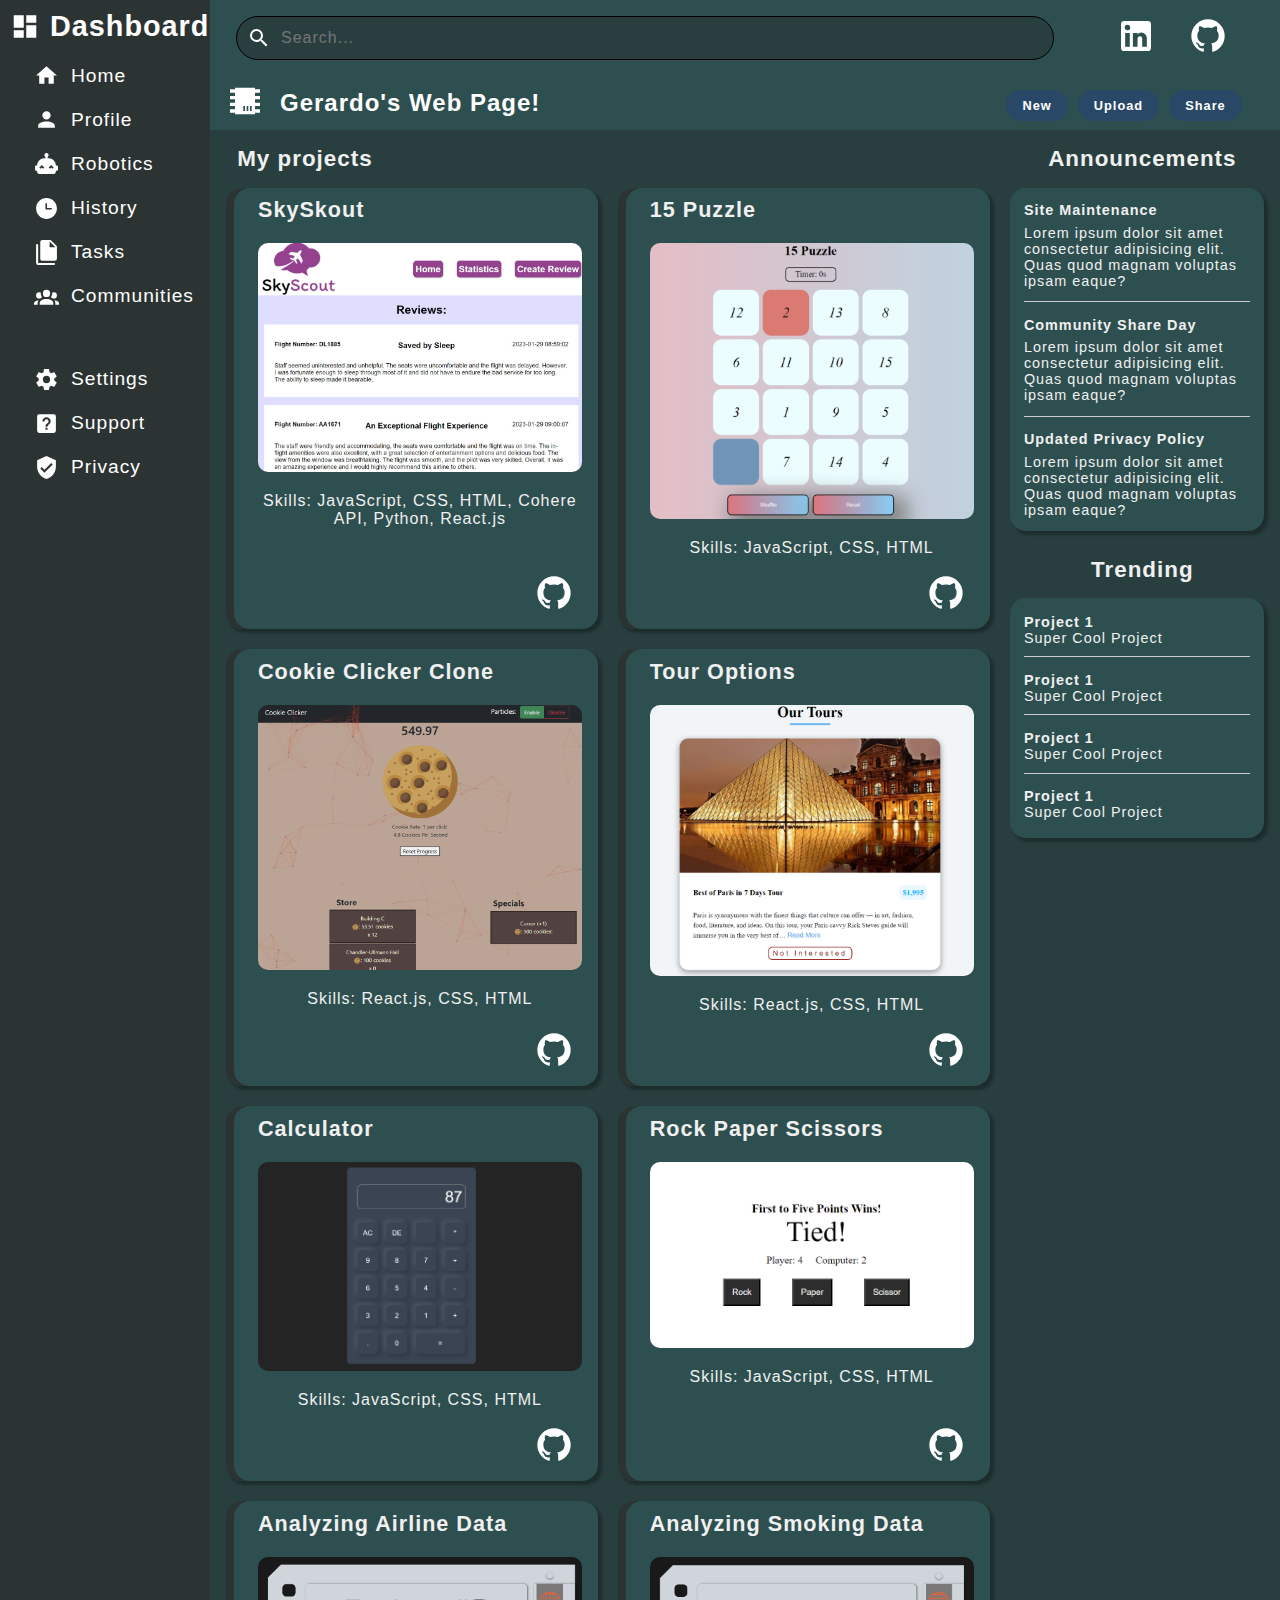
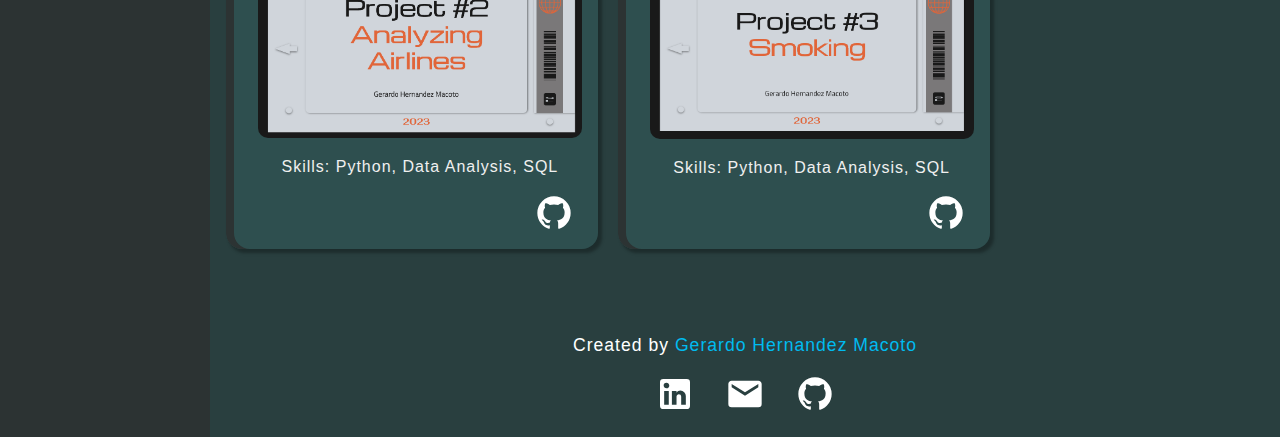
==== commit a492d95a: "new project items, styling issues resolved" ====
--- a/index.html
+++ b/index.html
@@ -25,7 +25,7 @@
             <div class="main-links">
                 <ul class="box1">
                     <li class="content-links">
-                        <a href="#">
+                        <a href="./index.html">
                             <!-- <img class="svg-image" src="./images/home.svg" alt="" /> -->
                             <svg xmlns="http://www.w3.org/2000/svg" class="svg-image" viewBox="0 0 24 24"
                                 class="svg-img">
@@ -35,7 +35,7 @@
                         </a>
                     </li>
                     <li class="content-links">
-                        <a href="#">
+                        <a href="./pages/about.html">
                             <!-- <img class="svg-image" src="./images/account.svg" alt="" /> -->
                             <svg xmlns="http://www.w3.org/2000/svg" class="svg-image" viewBox="0 0 24 24">
                                 <path
@@ -47,10 +47,14 @@
                     <li class="content-links">
                         <a href="#">
                             <!-- <img class="svg-image" src="./images/message.svg" alt="" /> -->
-                            <svg xmlns="http://www.w3.org/2000/svg" class="svg-image" viewBox="0 0 24 24">
+                            <!-- <svg xmlns="http://www.w3.org/2000/svg" class="svg-image" viewBox="0 0 24 24">
                                 <path d="M20,2H4A2,2 0 0,0 2,4V22L6,18H20A2,2 0 0,0 22,16V4C22,2.89 21.1,2 20,2Z" />
-                            </svg>
-                            <span class="text">Messages</span>
+                            </svg> -->
+                            <svg xmlns="http://www.w3.org/2000/svg" class="svg-image" viewBox="0 0 24 24">
+                                <path
+                                    d="M22 14H21C21 10.13 17.87 7 14 7H13V5.73C13.6 5.39 14 4.74 14 4C14 2.9 13.11 2 12 2S10 2.9 10 4C10 4.74 10.4 5.39 11 5.73V7H10C6.13 7 3 10.13 3 14H2C1.45 14 1 14.45 1 15V18C1 18.55 1.45 19 2 19H3V20C3 21.11 3.9 22 5 22H19C20.11 22 21 21.11 21 20V19H22C22.55 19 23 18.55 23 18V15C23 14.45 22.55 14 22 14M8.68 17.04L7.5 15.86L6.32 17.04L5.14 15.86L7.5 13.5L9.86 15.86L8.68 17.04M17.68 17.04L16.5 15.86L15.32 17.04L14.14 15.86L16.5 13.5L18.86 15.86L17.68 17.04Z" />
+                            </svg>
+                            <span class="text">Robotics</span>
                         </a>
                     </li>
                     <li class="content-links">
--- a/style.css
+++ b/style.css
@@ -12,6 +12,8 @@
 *{
     margin: 0;
     padding: 0;
+    font-family: Roboto, Arial, Helvetica, sans-serif;
+    letter-spacing: 1px;
     box-sizing: border-box;
 }
 
@@ -33,7 +35,7 @@
 .navbar{
     min-height: 100vh;
     min-height: 100dvh;
-    
+    /* margin-right: 10px; */
     grid-column: span 1;
     grid-row: span 4;
     transition: width 0.3s ease-in-out;
@@ -450,7 +452,7 @@
 .project-boxes{
     display: grid;
     grid-template-columns: repeat(2, 1fr);
-    gap: 30px;
+    gap: 20px;
 }
 .project-items p{
     letter-spacing: 1px;
@@ -538,8 +540,8 @@
     margin-top: 20px;
     /* max-width: 100%;
     height: auto; */
-    width: 250x;
-    height: 200px;
+    width: 100%;
+    height: auto;
     
     object-fit:fill;
     /* object-fit: contain; */
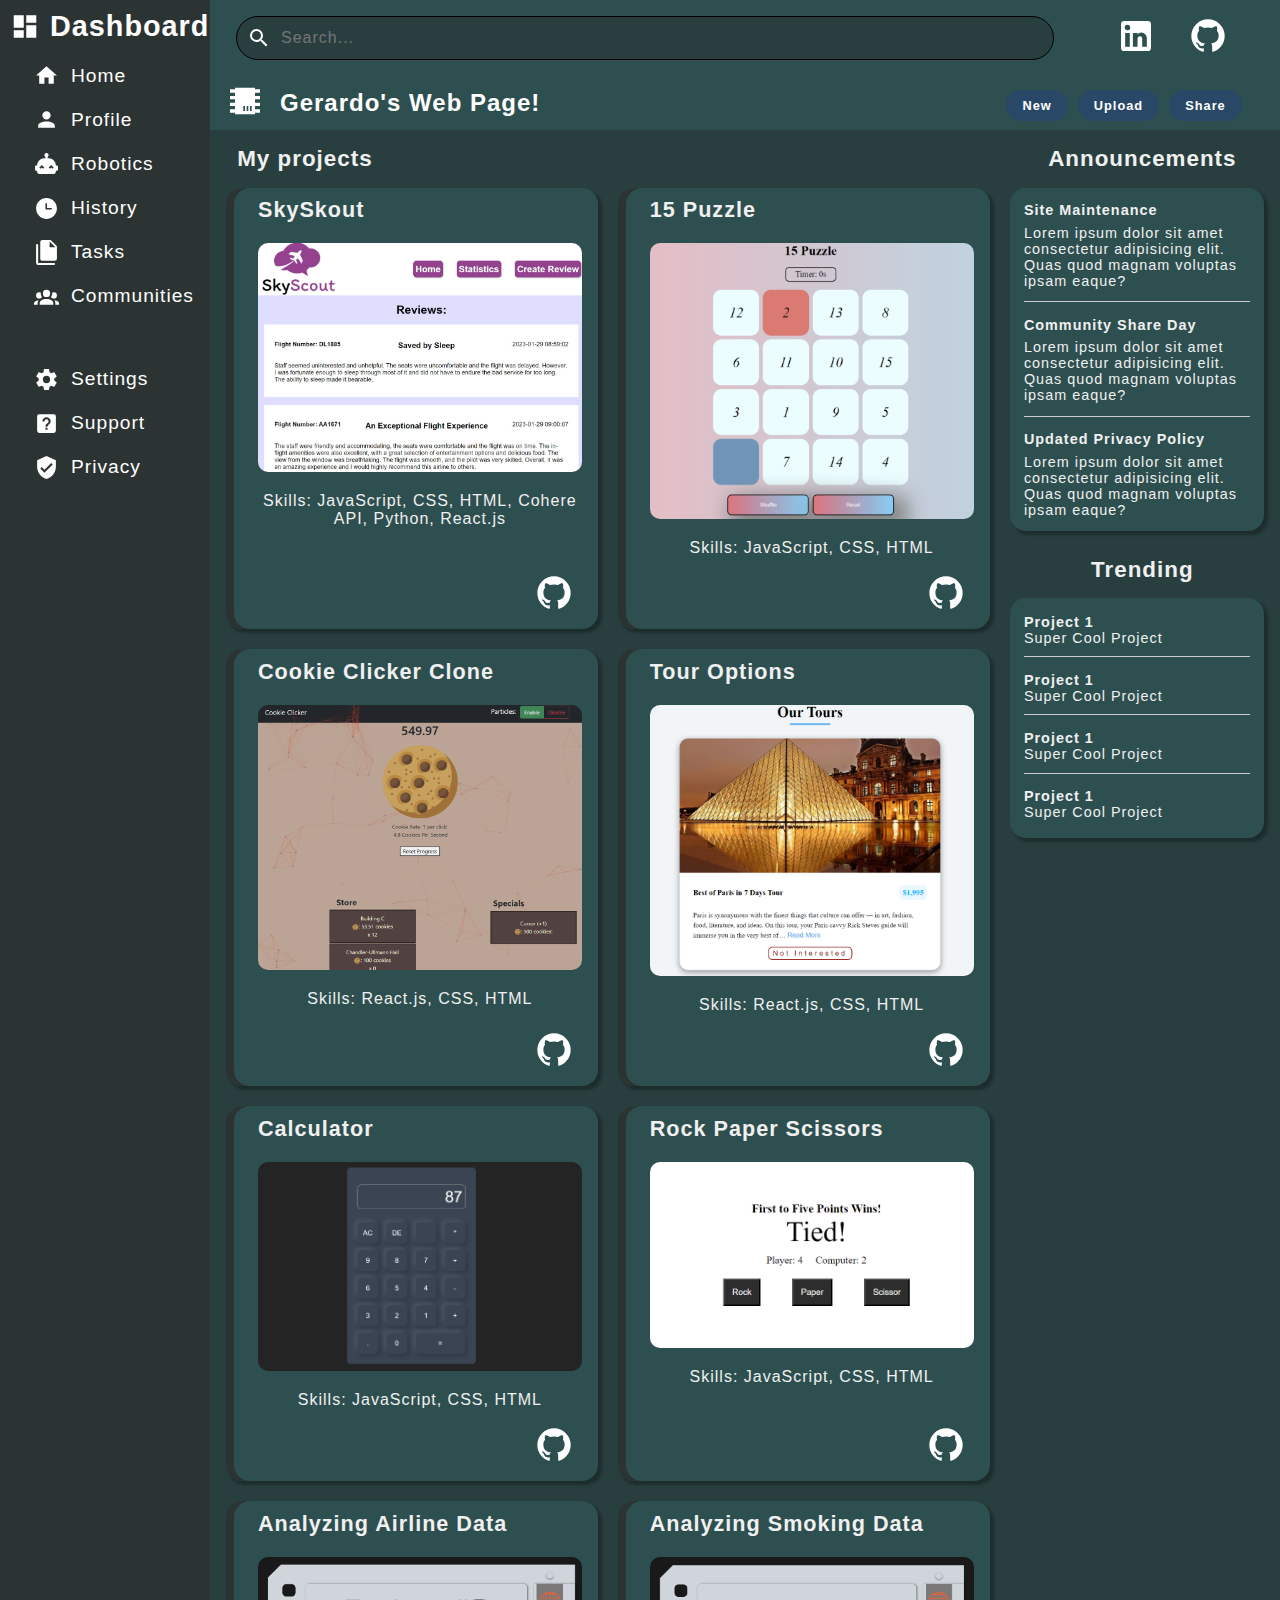
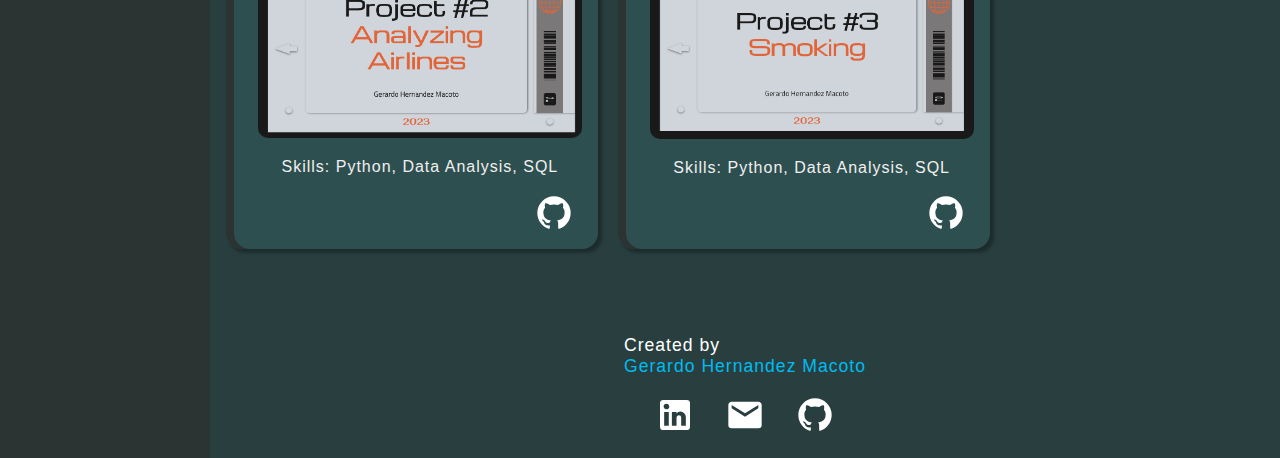
==== commit 23a79f6b: "centered footer" ====
--- a/index.html
+++ b/index.html
@@ -25,7 +25,8 @@
             <div class="main-links">
                 <ul class="box1">
                     <li class="content-links">
-                        <a href="./index.html">
+                        <a href="../../GHM_Dev/index.html">
+                            <!-- <a href="./index.html"> -->
                             <!-- <img class="svg-image" src="./images/home.svg" alt="" /> -->
                             <svg xmlns="http://www.w3.org/2000/svg" class="svg-image" viewBox="0 0 24 24"
                                 class="svg-img">
@@ -35,7 +36,8 @@
                         </a>
                     </li>
                     <li class="content-links">
-                        <a href="./pages/about.html">
+                        <a href="../../GHM_Dev/pages/about.html">
+                            <!-- <a href="./pages/about.html"> -->
                             <!-- <img class="svg-image" src="./images/account.svg" alt="" /> -->
                             <svg xmlns="http://www.w3.org/2000/svg" class="svg-image" viewBox="0 0 24 24">
                                 <path
@@ -45,7 +47,8 @@
                         </a>
                     </li>
                     <li class="content-links">
-                        <a href="#">
+                        <a href="../../GHM_Dev/pages/robotics.html">
+                            <!-- <a href="./pages/robotics.html"> -->
                             <!-- <img class="svg-image" src="./images/message.svg" alt="" /> -->
                             <!-- <svg xmlns="http://www.w3.org/2000/svg" class="svg-image" viewBox="0 0 24 24">
                                 <path d="M20,2H4A2,2 0 0,0 2,4V22L6,18H20A2,2 0 0,0 22,16V4C22,2.89 21.1,2 20,2Z" />
@@ -320,7 +323,7 @@
 
             <!-- <div class="info"> -->
             <div id="arthor">
-                Created by <a href="#">Gerardo Hernandez Macoto</a>
+                Created by <br><a href="#">Gerardo Hernandez Macoto</a>
             </div>
             <div class="networks">
                 <ul>
--- a/style.css
+++ b/style.css
@@ -541,7 +541,8 @@
     /* max-width: 100%;
     height: auto; */
     width: 100%;
-    height: auto;
+    max-height: 300px;
+    /* height: auto; */
     
     object-fit:fill;
     /* object-fit: contain; */
@@ -584,6 +585,9 @@
     .project-container h3{
         text-align: center;
     }
+    .footer{
+        text-align: center;
+    }
     /* .project-boxes{
 
     } */
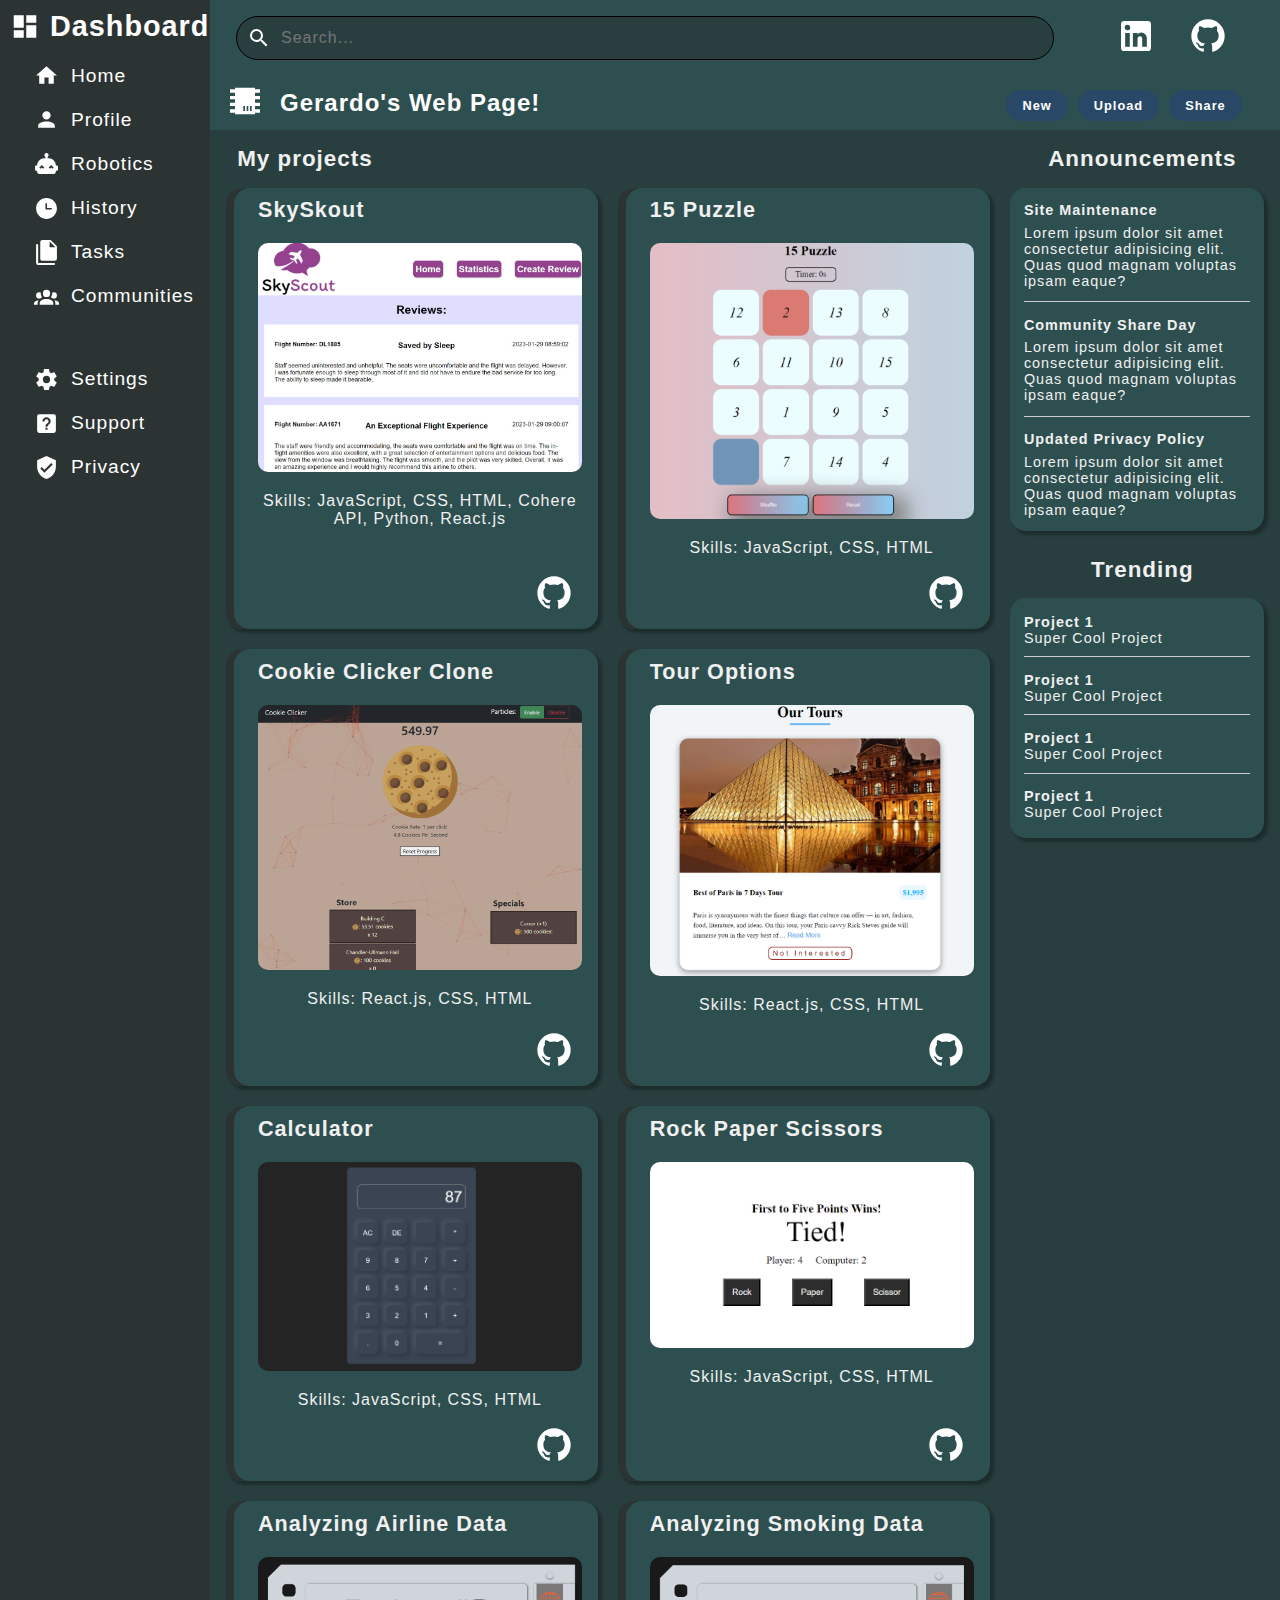
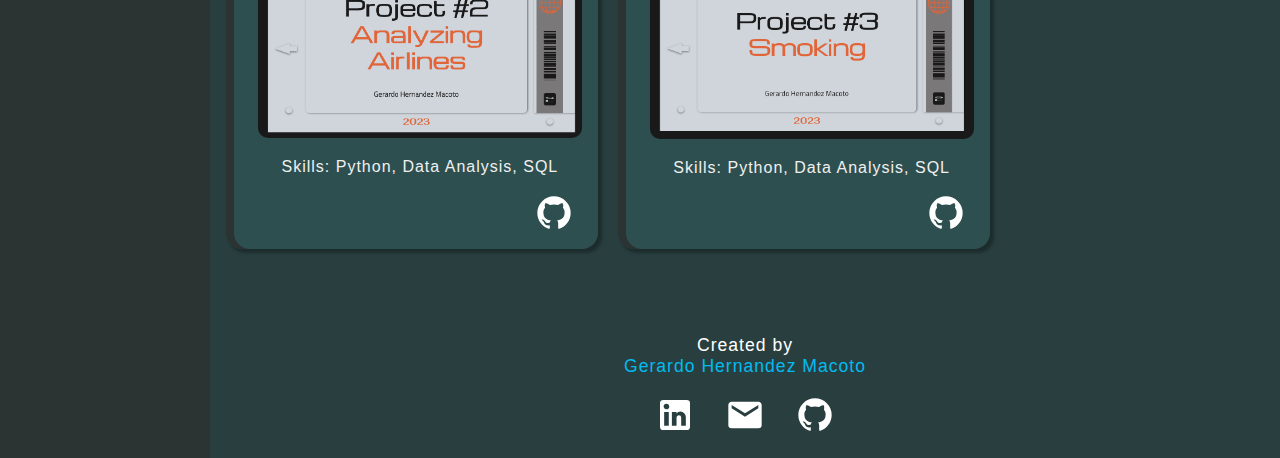
==== commit 29682d82: "updated links, history page create, css files updated" ====
--- a/index.html
+++ b/index.html
@@ -27,7 +27,6 @@
                     <li class="content-links">
                         <a href="../../GHM_Dev/index.html">
                             <!-- <a href="./index.html"> -->
-                            <!-- <img class="svg-image" src="./images/home.svg" alt="" /> -->
                             <svg xmlns="http://www.w3.org/2000/svg" class="svg-image" viewBox="0 0 24 24"
                                 class="svg-img">
                                 <path d="M10,20V14H14V20H19V12H22L12,3L2,12H5V20H10Z" />
@@ -38,7 +37,6 @@
                     <li class="content-links">
                         <a href="../../GHM_Dev/pages/about.html">
                             <!-- <a href="./pages/about.html"> -->
-                            <!-- <img class="svg-image" src="./images/account.svg" alt="" /> -->
                             <svg xmlns="http://www.w3.org/2000/svg" class="svg-image" viewBox="0 0 24 24">
                                 <path
                                     d="M12,4A4,4 0 0,1 16,8A4,4 0 0,1 12,12A4,4 0 0,1 8,8A4,4 0 0,1 12,4M12,14C16.42,14 20,15.79 20,18V20H4V18C4,15.79 7.58,14 12,14Z" />
@@ -49,10 +47,6 @@
                     <li class="content-links">
                         <a href="../../GHM_Dev/pages/robotics.html">
                             <!-- <a href="./pages/robotics.html"> -->
-                            <!-- <img class="svg-image" src="./images/message.svg" alt="" /> -->
-                            <!-- <svg xmlns="http://www.w3.org/2000/svg" class="svg-image" viewBox="0 0 24 24">
-                                <path d="M20,2H4A2,2 0 0,0 2,4V22L6,18H20A2,2 0 0,0 22,16V4C22,2.89 21.1,2 20,2Z" />
-                            </svg> -->
                             <svg xmlns="http://www.w3.org/2000/svg" class="svg-image" viewBox="0 0 24 24">
                                 <path
                                     d="M22 14H21C21 10.13 17.87 7 14 7H13V5.73C13.6 5.39 14 4.74 14 4C14 2.9 13.11 2 12 2S10 2.9 10 4C10 4.74 10.4 5.39 11 5.73V7H10C6.13 7 3 10.13 3 14H2C1.45 14 1 14.45 1 15V18C1 18.55 1.45 19 2 19H3V20C3 21.11 3.9 22 5 22H19C20.11 22 21 21.11 21 20V19H22C22.55 19 23 18.55 23 18V15C23 14.45 22.55 14 22 14M8.68 17.04L7.5 15.86L6.32 17.04L5.14 15.86L7.5 13.5L9.86 15.86L8.68 17.04M17.68 17.04L16.5 15.86L15.32 17.04L14.14 15.86L16.5 13.5L18.86 15.86L17.68 17.04Z" />
@@ -61,8 +55,8 @@
                         </a>
                     </li>
                     <li class="content-links">
-                        <a href="#">
-                            <!-- <img class="svg-image" src="./images/clock-time-three.svg" alt="" /> -->
+                        <a href="../../GHM_Dev/pages/history.html">
+                            <!-- <a href="./pages/history.html"> -->
                             <svg xmlns="http://www.w3.org/2000/svg" class="svg-image" viewBox="0 0 24 24">
                                 <path
                                     d="M12 2C6.5 2 2 6.5 2 12C2 17.5 6.5 22 12 22C17.5 22 22 17.5 22 12S17.5 2 12 2M17 13H11V7H12.5V11.5H17V13Z" />
@@ -72,7 +66,6 @@
                     </li>
                     <li class="content-links">
                         <a href="#">
-                            <!-- <img class="svg-image" src="./images/file-multiple.svg" alt="" /> -->
                             <svg xmlns="http://www.w3.org/2000/svg" class="svg-image" viewBox="0 0 24 24">
                                 <path
                                     d="M15,7H20.5L15,1.5V7M8,0H16L22,6V18A2,2 0 0,1 20,20H8C6.89,20 6,19.1 6,18V2A2,2 0 0,1 8,0M4,4V22H20V24H4A2,2 0 0,1 2,22V4H4Z" />
@@ -82,7 +75,6 @@
                     </li>
                     <li class="content-links">
                         <a href="#">
-                            <!-- <img class="svg-image" src="./images/account-group.svg" alt="" /> -->
                             <svg xmlns="http://www.w3.org/2000/svg" class="svg-image" viewBox="0 0 24 24 ">
                                 <path
                                     d="M12,5.5A3.5,3.5 0 0,1 15.5,9A3.5,3.5 0 0,1 12,12.5A3.5,3.5 0 0,1 8.5,9A3.5,3.5 0 0,1 12,5.5M5,8C5.56,8 6.08,8.15 6.53,8.42C6.38,9.85 6.8,11.27 7.66,12.38C7.16,13.34 6.16,14 5,14A3,3 0 0,1 2,11A3,3 0 0,1 5,8M19,8A3,3 0 0,1 22,11A3,3 0 0,1 19,14C17.84,14 16.84,13.34 16.34,12.38C17.2,11.27 17.62,9.85 17.47,8.42C17.92,8.15 18.44,8 19,8M5.5,18.25C5.5,16.18 8.41,14.5 12,14.5C15.59,14.5 18.5,16.18 18.5,18.25V20H5.5V18.25M0,20V18.5C0,17.11 1.89,15.94 4.45,15.6C3.86,16.28 3.5,17.22 3.5,18.25V20H0M24,20H20.5V18.25C20.5,17.22 20.14,16.28 19.55,15.6C22.11,15.94 24,17.11 24,18.5V20Z" />
@@ -90,19 +82,12 @@
                             <span class="text">Communities</span>
                         </a>
                     </li>
-                    <!-- <li class="support"><a href="#"><img class="side-img" src="./images/cog.svg" alt=""> Settings</a>
-                    </li>
-                    <li class="support"><a href="#"><img class="side-img" src="./images/icons8-support-50.png" alt="">
-                            Support</a></li>
-                    <li class="support"><a href="#"><img class="side-img" src="./images/shield-check.svg"> Privacy</a>
-                    </li> -->
                 </ul>
             </div>
             <div class="support-links">
                 <ul>
                     <li class="support">
                         <a href="#">
-                            <!-- <img class="svg-image" src="./images/cog.svg" alt="" /> -->
                             <svg xmlns="http://www.w3.org/2000/svg" class="svg-image" viewBox="0 0 24 24">
                                 <path
                                     d="M12,15.5A3.5,3.5 0 0,1 8.5,12A3.5,3.5 0 0,1 12,8.5A3.5,3.5 0 0,1 15.5,12A3.5,3.5 0 0,1 12,15.5M19.43,12.97C19.47,12.65 19.5,12.33 19.5,12C19.5,11.67 19.47,11.34 19.43,11L21.54,9.37C21.73,9.22 21.78,8.95 21.66,8.73L19.66,5.27C19.54,5.05 19.27,4.96 19.05,5.05L16.56,6.05C16.04,5.66 15.5,5.32 14.87,5.07L14.5,2.42C14.46,2.18 14.25,2 14,2H10C9.75,2 9.54,2.18 9.5,2.42L9.13,5.07C8.5,5.32 7.96,5.66 7.44,6.05L4.95,5.05C4.73,4.96 4.46,5.05 4.34,5.27L2.34,8.73C2.21,8.95 2.27,9.22 2.46,9.37L4.57,11C4.53,11.34 4.5,11.67 4.5,12C4.5,12.33 4.53,12.65 4.57,12.97L2.46,14.63C2.27,14.78 2.21,15.05 2.34,15.27L4.34,18.73C4.46,18.95 4.73,19.03 4.95,18.95L7.44,17.94C7.96,18.34 8.5,18.68 9.13,18.93L9.5,21.58C9.54,21.82 9.75,22 10,22H14C14.25,22 14.46,21.82 14.5,21.58L14.87,18.93C15.5,18.67 16.04,18.34 16.56,17.94L19.05,18.95C19.27,19.03 19.54,18.95 19.66,18.73L21.66,15.27C21.78,15.05 21.73,14.78 21.54,14.63L19.43,12.97Z" />
@@ -112,7 +97,6 @@
                     </li>
                     <li class="support">
                         <a href="#">
-                            <!-- <img class="svg-image" src="./images/icons8-support-50.png" alt="" /> -->
                             <svg xmlns="http://www.w3.org/2000/svg" class="svg-image" viewBox="0 0 24 24">
                                 <path
                                     d="M11,18H13V16H11V18M12,6A4,4 0 0,0 8,10H10A2,2 0 0,1 12,8A2,2 0 0,1 14,10C14,12 11,11.75 11,15H13C13,12.75 16,12.5 16,10A4,4 0 0,0 12,6M5,3H19A2,2 0 0,1 21,5V19A2,2 0 0,1 19,21H5A2,2 0 0,1 3,19V5A2,2 0 0,1 5,3Z" />
@@ -122,7 +106,6 @@
                     </li>
                     <li class="support">
                         <a href="#">
-                            <!-- <img class="svg-image" src="./images/shield-check.svg" /> -->
                             <svg xmlns="http://www.w3.org/2000/svg" class="svg-image" viewBox="0 0 24 24">
                                 <path
                                     d="M10,17L6,13L7.41,11.59L10,14.17L16.59,7.58L18,9M12,1L3,5V11C3,16.55 6.84,21.74 12,23C17.16,21.74 21,16.55 21,11V5L12,1Z" />
@@ -133,6 +116,7 @@
                 </ul>
             </div>
         </aside>
+
         <!-- grid-item -->
         <header class="header-container ">
             <div class="bar-container">
--- a/style.css
+++ b/style.css
@@ -391,6 +391,13 @@
 
 
 @media (max-width: 700px) {
+    
+
+    .navbar{
+        position: sticky;
+        top: 0;
+    }
+
     .header-container{
         /* display: flex;
         padding: 20px; */
@@ -401,6 +408,7 @@
         justify-content: center;
         align-items: center;
     }
+    
     .bar-container{
         /* display: flex; */
         /* justify-content: center;
@@ -588,6 +596,7 @@
     .footer{
         text-align: center;
     }
+
     /* .project-boxes{
 
     } */
@@ -692,7 +701,7 @@
 }
 
 .footer{
-    
+    text-align: center;
     font-size: 1.1rem;
     background-color: var(--light-green);
     display: flex;
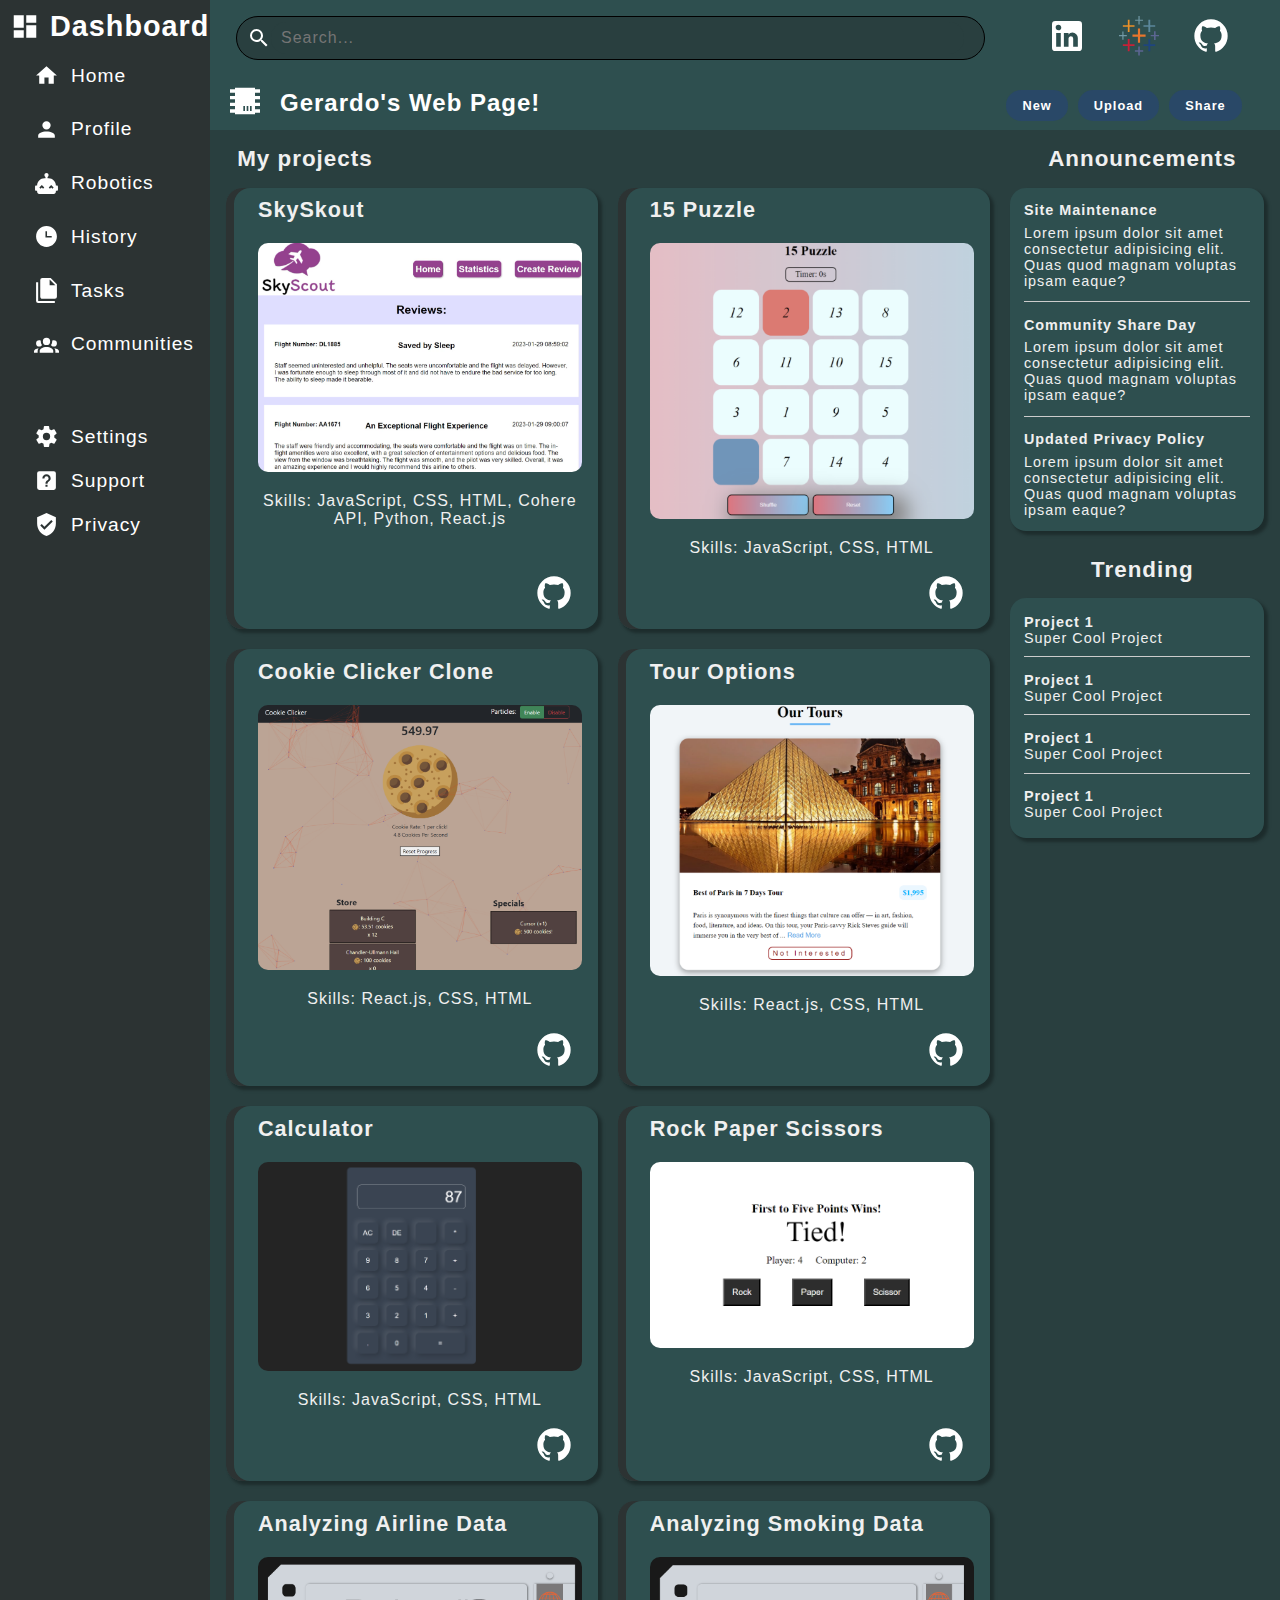
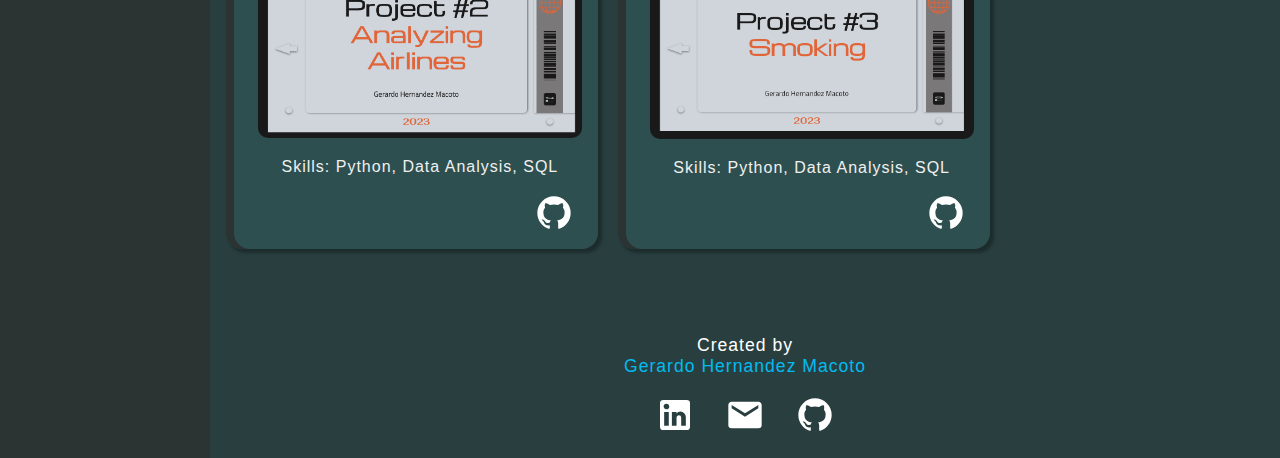
==== commit 2e8c2f76: "added tableau icon, updated links" ====
--- a/index.html
+++ b/index.html
@@ -65,7 +65,7 @@
                         </a>
                     </li>
                     <li class="content-links">
-                        <a href="#">
+                        <a href="../../GHM_Dev/pages/UnderConstruction.html">
                             <svg xmlns="http://www.w3.org/2000/svg" class="svg-image" viewBox="0 0 24 24">
                                 <path
                                     d="M15,7H20.5L15,1.5V7M8,0H16L22,6V18A2,2 0 0,1 20,20H8C6.89,20 6,19.1 6,18V2A2,2 0 0,1 8,0M4,4V22H20V24H4A2,2 0 0,1 2,22V4H4Z" />
@@ -74,7 +74,7 @@
                         </a>
                     </li>
                     <li class="content-links">
-                        <a href="#">
+                        <a href="../../GHM_Dev/pages/UnderConstruction.html">
                             <svg xmlns="http://www.w3.org/2000/svg" class="svg-image" viewBox="0 0 24 24 ">
                                 <path
                                     d="M12,5.5A3.5,3.5 0 0,1 15.5,9A3.5,3.5 0 0,1 12,12.5A3.5,3.5 0 0,1 8.5,9A3.5,3.5 0 0,1 12,5.5M5,8C5.56,8 6.08,8.15 6.53,8.42C6.38,9.85 6.8,11.27 7.66,12.38C7.16,13.34 6.16,14 5,14A3,3 0 0,1 2,11A3,3 0 0,1 5,8M19,8A3,3 0 0,1 22,11A3,3 0 0,1 19,14C17.84,14 16.84,13.34 16.34,12.38C17.2,11.27 17.62,9.85 17.47,8.42C17.92,8.15 18.44,8 19,8M5.5,18.25C5.5,16.18 8.41,14.5 12,14.5C15.59,14.5 18.5,16.18 18.5,18.25V20H5.5V18.25M0,20V18.5C0,17.11 1.89,15.94 4.45,15.6C3.86,16.28 3.5,17.22 3.5,18.25V20H0M24,20H20.5V18.25C20.5,17.22 20.14,16.28 19.55,15.6C22.11,15.94 24,17.11 24,18.5V20Z" />
@@ -87,7 +87,7 @@
             <div class="support-links">
                 <ul>
                     <li class="support">
-                        <a href="#">
+                        <a href="../../GHM_Dev/pages/UnderConstruction.html">
                             <svg xmlns="http://www.w3.org/2000/svg" class="svg-image" viewBox="0 0 24 24">
                                 <path
                                     d="M12,15.5A3.5,3.5 0 0,1 8.5,12A3.5,3.5 0 0,1 12,8.5A3.5,3.5 0 0,1 15.5,12A3.5,3.5 0 0,1 12,15.5M19.43,12.97C19.47,12.65 19.5,12.33 19.5,12C19.5,11.67 19.47,11.34 19.43,11L21.54,9.37C21.73,9.22 21.78,8.95 21.66,8.73L19.66,5.27C19.54,5.05 19.27,4.96 19.05,5.05L16.56,6.05C16.04,5.66 15.5,5.32 14.87,5.07L14.5,2.42C14.46,2.18 14.25,2 14,2H10C9.75,2 9.54,2.18 9.5,2.42L9.13,5.07C8.5,5.32 7.96,5.66 7.44,6.05L4.95,5.05C4.73,4.96 4.46,5.05 4.34,5.27L2.34,8.73C2.21,8.95 2.27,9.22 2.46,9.37L4.57,11C4.53,11.34 4.5,11.67 4.5,12C4.5,12.33 4.53,12.65 4.57,12.97L2.46,14.63C2.27,14.78 2.21,15.05 2.34,15.27L4.34,18.73C4.46,18.95 4.73,19.03 4.95,18.95L7.44,17.94C7.96,18.34 8.5,18.68 9.13,18.93L9.5,21.58C9.54,21.82 9.75,22 10,22H14C14.25,22 14.46,21.82 14.5,21.58L14.87,18.93C15.5,18.67 16.04,18.34 16.56,17.94L19.05,18.95C19.27,19.03 19.54,18.95 19.66,18.73L21.66,15.27C21.78,15.05 21.73,14.78 21.54,14.63L19.43,12.97Z" />
@@ -96,7 +96,7 @@
                         </a>
                     </li>
                     <li class="support">
-                        <a href="#">
+                        <a href="../../GHM_Dev/pages/UnderConstruction.html">
                             <svg xmlns="http://www.w3.org/2000/svg" class="svg-image" viewBox="0 0 24 24">
                                 <path
                                     d="M11,18H13V16H11V18M12,6A4,4 0 0,0 8,10H10A2,2 0 0,1 12,8A2,2 0 0,1 14,10C14,12 11,11.75 11,15H13C13,12.75 16,12.5 16,10A4,4 0 0,0 12,6M5,3H19A2,2 0 0,1 21,5V19A2,2 0 0,1 19,21H5A2,2 0 0,1 3,19V5A2,2 0 0,1 5,3Z" />
@@ -105,7 +105,7 @@
                         </a>
                     </li>
                     <li class="support">
-                        <a href="#">
+                        <a href="../../GHM_Dev/pages/UnderConstruction.html">
                             <svg xmlns="http://www.w3.org/2000/svg" class="svg-image" viewBox="0 0 24 24">
                                 <path
                                     d="M10,17L6,13L7.41,11.59L10,14.17L16.59,7.58L18,9M12,1L3,5V11C3,16.55 6.84,21.74 12,23C17.16,21.74 21,16.55 21,11V5L12,1Z" />
@@ -158,7 +158,25 @@
                     </a>
                 </div>
                 <!-- pfp -->
-
+                <div>
+                    <a href="https://public.tableau.com/app/profile/gerardo.hernandez.macoto" target="_blank"
+                        rel="noopener noreferrer">
+                        <!-- height="2467" width="2500" -->
+                        <svg class="svg-image icon-bell" xmlns="http://www.w3.org/2000/svg" viewBox="0 0 60.3 59.5">
+                            <path d="M28.5 40.2h3.3v-9h8.3V28h-8.3v-9h-3.3v9h-8.2v3.2h8.2z" fill="#e8762d" />
+                            <path d="M13.2 53.2H16v-8h7.4v-2.5H16v-8.1h-2.8v8.1H5.8v2.5h7.4z" fill="#c72037" />
+                            <path d="M44.3 24.3h2.8v-8h7.5v-2.4h-7.5V5.8h-2.8v8.1h-7.4v2.4h7.4z" fill="#5b879b" />
+                            <path d="M29 59.5h2.4v-5.7h5.1v-2.1h-5.1V46H29v5.7h-5v2.1h5z" fill="#5c6692" />
+                            <path d="M13.3 24.3h2.6v-8.1h7.5v-2.3h-7.5V5.8h-2.6v8.1H5.8v2.3h7.5z" fill="#eb9129" />
+                            <path d="M52.8 36.3h2.4v-5.6h5.1v-2.2h-5.1v-5.6h-2.4v5.6h-5v2.2h5z" fill="#5c6692" />
+                            <path clip-rule="evenodd" d="M44.3 53.2h2.8v-8h7.5v-2.5h-7.5v-8.1h-2.8v8.1h-7.4v2.5h7.4z"
+                                fill="#1f457e" fill-rule="evenodd" />
+                            <path
+                                d="M36.1 7.2V5.5h-5V0h-1.8v5.5h-5v1.7h5v5.5h1.8V7.2zM5 35.9h1.8v-5.5h5v-1.7h-5v-5.4H5v5.4H0v1.8l5-.1z"
+                                fill="#7199a6" />
+                        </svg>
+                    </a>
+                </div>
                 <div>
                     <a href="https://github.com/gerardoh085" target="_blank" rel="noopener noreferrer">
                         <svg class="svg-image icon-bell" xmlns="http://www.w3.org/2000/svg" viewBox="0 0 24 24">
@@ -312,24 +330,33 @@
             <div class="networks">
                 <ul>
                     <li>
-                        <svg class="svg-image icon-bell" xmlns="http://www.w3.org/2000/svg" viewBox="0 0 24 24">
-                            <path
-                                d="M19 3A2 2 0 0 1 21 5V19A2 2 0 0 1 19 21H5A2 2 0 0 1 3 19V5A2 2 0 0 1 5 3H19M18.5 18.5V13.2A3.26 3.26 0 0 0 15.24 9.94C14.39 9.94 13.4 10.46 12.92 11.24V10.13H10.13V18.5H12.92V13.57C12.92 12.8 13.54 12.17 14.31 12.17A1.4 1.4 0 0 1 15.71 13.57V18.5H18.5M6.88 8.56A1.68 1.68 0 0 0 8.56 6.88C8.56 5.95 7.81 5.19 6.88 5.19A1.69 1.69 0 0 0 5.19 6.88C5.19 7.81 5.95 8.56 6.88 8.56M8.27 18.5V10.13H5.5V18.5H8.27Z" />
-                        </svg>
+                        <a href="https://www.linkedin.com/in/gerardo-hernandez-macoto-129364176/" target="_blank"
+                            rel="noopener noreferrer">
+                            <svg class="svg-image icon-bell" xmlns="http://www.w3.org/2000/svg" viewBox="0 0 24 24">
+                                <path
+                                    d="M19 3A2 2 0 0 1 21 5V19A2 2 0 0 1 19 21H5A2 2 0 0 1 3 19V5A2 2 0 0 1 5 3H19M18.5 18.5V13.2A3.26 3.26 0 0 0 15.24 9.94C14.39 9.94 13.4 10.46 12.92 11.24V10.13H10.13V18.5H12.92V13.57C12.92 12.8 13.54 12.17 14.31 12.17A1.4 1.4 0 0 1 15.71 13.57V18.5H18.5M6.88 8.56A1.68 1.68 0 0 0 8.56 6.88C8.56 5.95 7.81 5.19 6.88 5.19A1.69 1.69 0 0 0 5.19 6.88C5.19 7.81 5.95 8.56 6.88 8.56M8.27 18.5V10.13H5.5V18.5H8.27Z" />
+                            </svg>
+                        </a>
                     </li>
                     <li>
-                        <svg class="svg-image icon-bell" xmlns="http://www.w3.org/2000/svg" viewBox="0 0 24 24">
-                            <path
-                                d="M20,8L12,13L4,8V6L12,11L20,6M20,4H4C2.89,4 2,4.89 2,6V18A2,2 0 0,0 4,20H20A2,2 0 0,0 22,18V6C22,4.89 21.1,4 20,4Z" />
-                        </svg>
+                        <a href="mailto:hernandezmacotogerardo@gmail.com" target="_blank" rel="noopener noreferrer">
+                            <svg class="svg-image icon-bell" xmlns="http://www.w3.org/2000/svg" viewBox="0 0 24 24">
+                                <path
+                                    d="M20,8L12,13L4,8V6L12,11L20,6M20,4H4C2.89,4 2,4.89 2,6V18A2,2 0 0,0 4,20H20A2,2 0 0,0 22,18V6C22,4.89 21.1,4 20,4Z" />
+                            </svg>
+                        </a>
                     </li>
                     <li>
-                        <svg class="svg-image icon-bell" xmlns="http://www.w3.org/2000/svg" viewBox="0 0 24 24">
-                            <path
-                                d="M12,2A10,10 0 0,0 2,12C2,16.42 4.87,20.17 8.84,21.5C9.34,21.58 9.5,21.27 9.5,21C9.5,20.77 9.5,20.14 9.5,19.31C6.73,19.91 6.14,17.97 6.14,17.97C5.68,16.81 5.03,16.5 5.03,16.5C4.12,15.88 5.1,15.9 5.1,15.9C6.1,15.97 6.63,16.93 6.63,16.93C7.5,18.45 8.97,18 9.54,17.76C9.63,17.11 9.89,16.67 10.17,16.42C7.95,16.17 5.62,15.31 5.62,11.5C5.62,10.39 6,9.5 6.65,8.79C6.55,8.54 6.2,7.5 6.75,6.15C6.75,6.15 7.59,5.88 9.5,7.17C10.29,6.95 11.15,6.84 12,6.84C12.85,6.84 13.71,6.95 14.5,7.17C16.41,5.88 17.25,6.15 17.25,6.15C17.8,7.5 17.45,8.54 17.35,8.79C18,9.5 18.38,10.39 18.38,11.5C18.38,15.32 16.04,16.16 13.81,16.41C14.17,16.72 14.5,17.33 14.5,18.26C14.5,19.6 14.5,20.68 14.5,21C14.5,21.27 14.66,21.59 15.17,21.5C19.14,20.16 22,16.42 22,12A10,10 0 0,0 12,2Z" />
-                        </svg>
+                        <a href="https://github.com/gerardoh085?tab=repositories" target="_blank"
+                            rel="noopener noreferrer">
+                            <svg class="svg-image icon-bell" xmlns="http://www.w3.org/2000/svg" viewBox="0 0 24 24">
+                                <path
+                                    d="M12,2A10,10 0 0,0 2,12C2,16.42 4.87,20.17 8.84,21.5C9.34,21.58 9.5,21.27 9.5,21C9.5,20.77 9.5,20.14 9.5,19.31C6.73,19.91 6.14,17.97 6.14,17.97C5.68,16.81 5.03,16.5 5.03,16.5C4.12,15.88 5.1,15.9 5.1,15.9C6.1,15.97 6.63,16.93 6.63,16.93C7.5,18.45 8.97,18 9.54,17.76C9.63,17.11 9.89,16.67 10.17,16.42C7.95,16.17 5.62,15.31 5.62,11.5C5.62,10.39 6,9.5 6.65,8.79C6.55,8.54 6.2,7.5 6.75,6.15C6.75,6.15 7.59,5.88 9.5,7.17C10.29,6.95 11.15,6.84 12,6.84C12.85,6.84 13.71,6.95 14.5,7.17C16.41,5.88 17.25,6.15 17.25,6.15C17.8,7.5 17.45,8.54 17.35,8.79C18,9.5 18.38,10.39 18.38,11.5C18.38,15.32 16.04,16.16 13.81,16.41C14.17,16.72 14.5,17.33 14.5,18.26C14.5,19.6 14.5,20.68 14.5,21C14.5,21.27 14.66,21.59 15.17,21.5C19.14,20.16 22,16.42 22,12A10,10 0 0,0 12,2Z" />
+                            </svg>
+                        </a>
                     </li>
                 </ul>
+
             </div>
             <!-- </div> -->
 
--- a/style.css
+++ b/style.css
@@ -101,13 +101,19 @@
     width: 100%;
     padding: 0 0 0.5em 1.25em;
 }
-.navbar .main-links li, .navbar .support-links li.support{
+.navbar .main-links li, .navbar .main-links a,.navbar .support-links li.support{
     display: flex;
     margin-bottom: 0.5em;
     align-items: center;
     list-style: none;
-}
-
+    text-decoration: none;
+}
+
+/* .main-links a{
+    text-decoration: none;
+    color: white;
+    align-items: center;
+} */
 
 .navbar .support-links .support{
     margin-bottom: 15px;
@@ -140,7 +146,7 @@
     fill: var(--filled-white);
 }
 
-.navbar .title,.content-links a, .support-links li.support a{
+.navbar .title,.content-links a, .support-links li.support a, .navbar .main-links a{
     text-decoration: none;
     color: white;
     /* color: #EDEFF2; */
@@ -153,7 +159,7 @@
 }
 
 .navbar .title:hover,.content-links a:hover, .support-links .support:hover a, 
-.content-links svg:hover, .support-links li.support:hover svg, .navbar .title:hover, .icon-bell:hover{
+.content-links svg:hover, .support-links li.support:hover svg, .navbar .title:hover, .icon-bell:hover,.navbar .main-links a:hover{
     text-shadow: 2px 2px 4px #303030;
     filter: drop-shadow(2px 2px 4px rgba(255, 255, 255, 0.4));
     transform: scale(1.04);
@@ -396,6 +402,9 @@
     .navbar{
         position: sticky;
         top: 0;
+        list-style: none;
+        color: white;
+        text-decoration: none;
     }
 
     .header-container{
@@ -408,7 +417,7 @@
         justify-content: center;
         align-items: center;
     }
-    
+
     .bar-container{
         /* display: flex; */
         /* justify-content: center;
